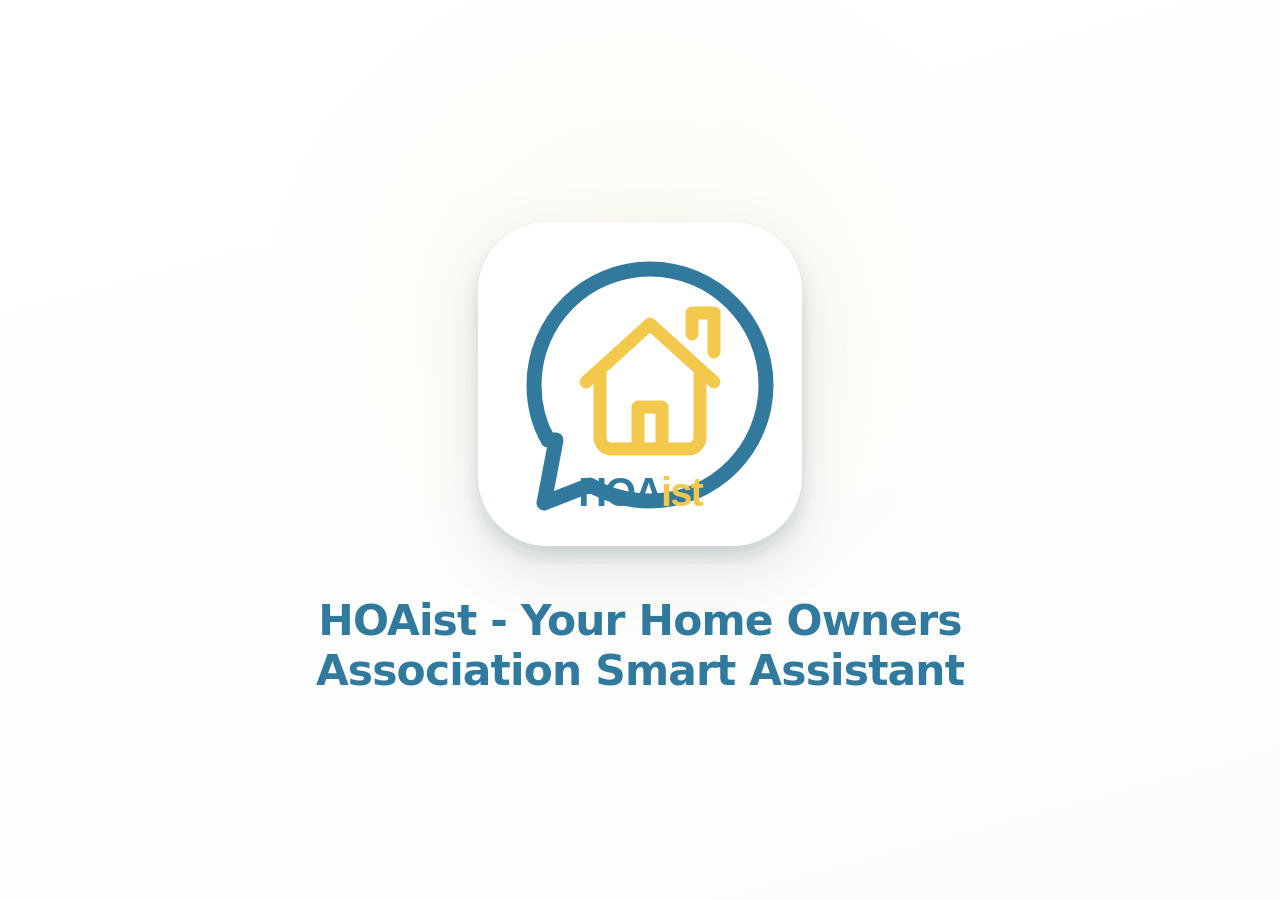
==== index.html @ 3640e011 "Create public HOAist landing page for hoaist.com" ====
<!doctype html>
<html lang="en">
  <head>
    <meta charset="UTF-8" />
    <meta name="viewport" content="width=device-width, initial-scale=1" />
    <title>HOAist - Your Home Owners Association Smart Assistant</title>
    <meta name="description" content="HOAist - Your Home Owners Association Smart Assistant" />
    <link rel="icon" href="./assets/favicon.svg" type="image/svg+xml" />
    <link rel="stylesheet" href="./styles.css" />
  </head>
  <body>
    <main class="hero" aria-labelledby="site-title">
      <img class="logo" src="./assets/hoaist-mark.svg" alt="HOAist logo" width="360" height="360" />
      <h1 id="site-title">HOAist - Your Home Owners Association Smart Assistant</h1>
    </main>
  </body>
</html>
---- styles.css ----
:root {
  --hoaist-blue: #317a9d;
  --hoaist-gold: #f2c94c;
  --ink: #153445;
  --background: #fbfdfd;
}

* { box-sizing: border-box; }

html, body { min-height: 100%; margin: 0; }

body {
  min-height: 100vh;
  display: grid;
  place-items: center;
  padding: 2rem;
  color: var(--ink);
  background:
    radial-gradient(circle at 50% 35%, rgba(242, 201, 76, 0.08), transparent 24rem),
    linear-gradient(165deg, #fff 0%, var(--background) 100%);
  font-family: Inter, ui-sans-serif, system-ui, -apple-system, BlinkMacSystemFont, "Segoe UI", sans-serif;
  text-rendering: optimizeLegibility;
}

.hero {
  width: min(100%, 62rem);
  display: grid;
  justify-items: center;
  gap: clamp(1.25rem, 3vw, 2rem);
  text-align: center;
}

.logo {
  width: clamp(13rem, 42vw, 22.5rem);
  height: auto;
  filter: drop-shadow(0 1.25rem 1.7rem rgba(21, 52, 69, 0.12));
  animation: float 6s ease-in-out infinite;
}

h1 {
  max-width: 26ch;
  margin: 0;
  color: var(--hoaist-blue);
  font-size: clamp(1.45rem, 4vw, 2.65rem);
  font-weight: 650;
  letter-spacing: -0.02em;
  line-height: 1.18;
}

@keyframes float {
  0%, 100% { transform: translateY(0); }
  50% { transform: translateY(-0.35rem); }
}

@media (prefers-reduced-motion: reduce) {
  .logo { animation: none; }
}
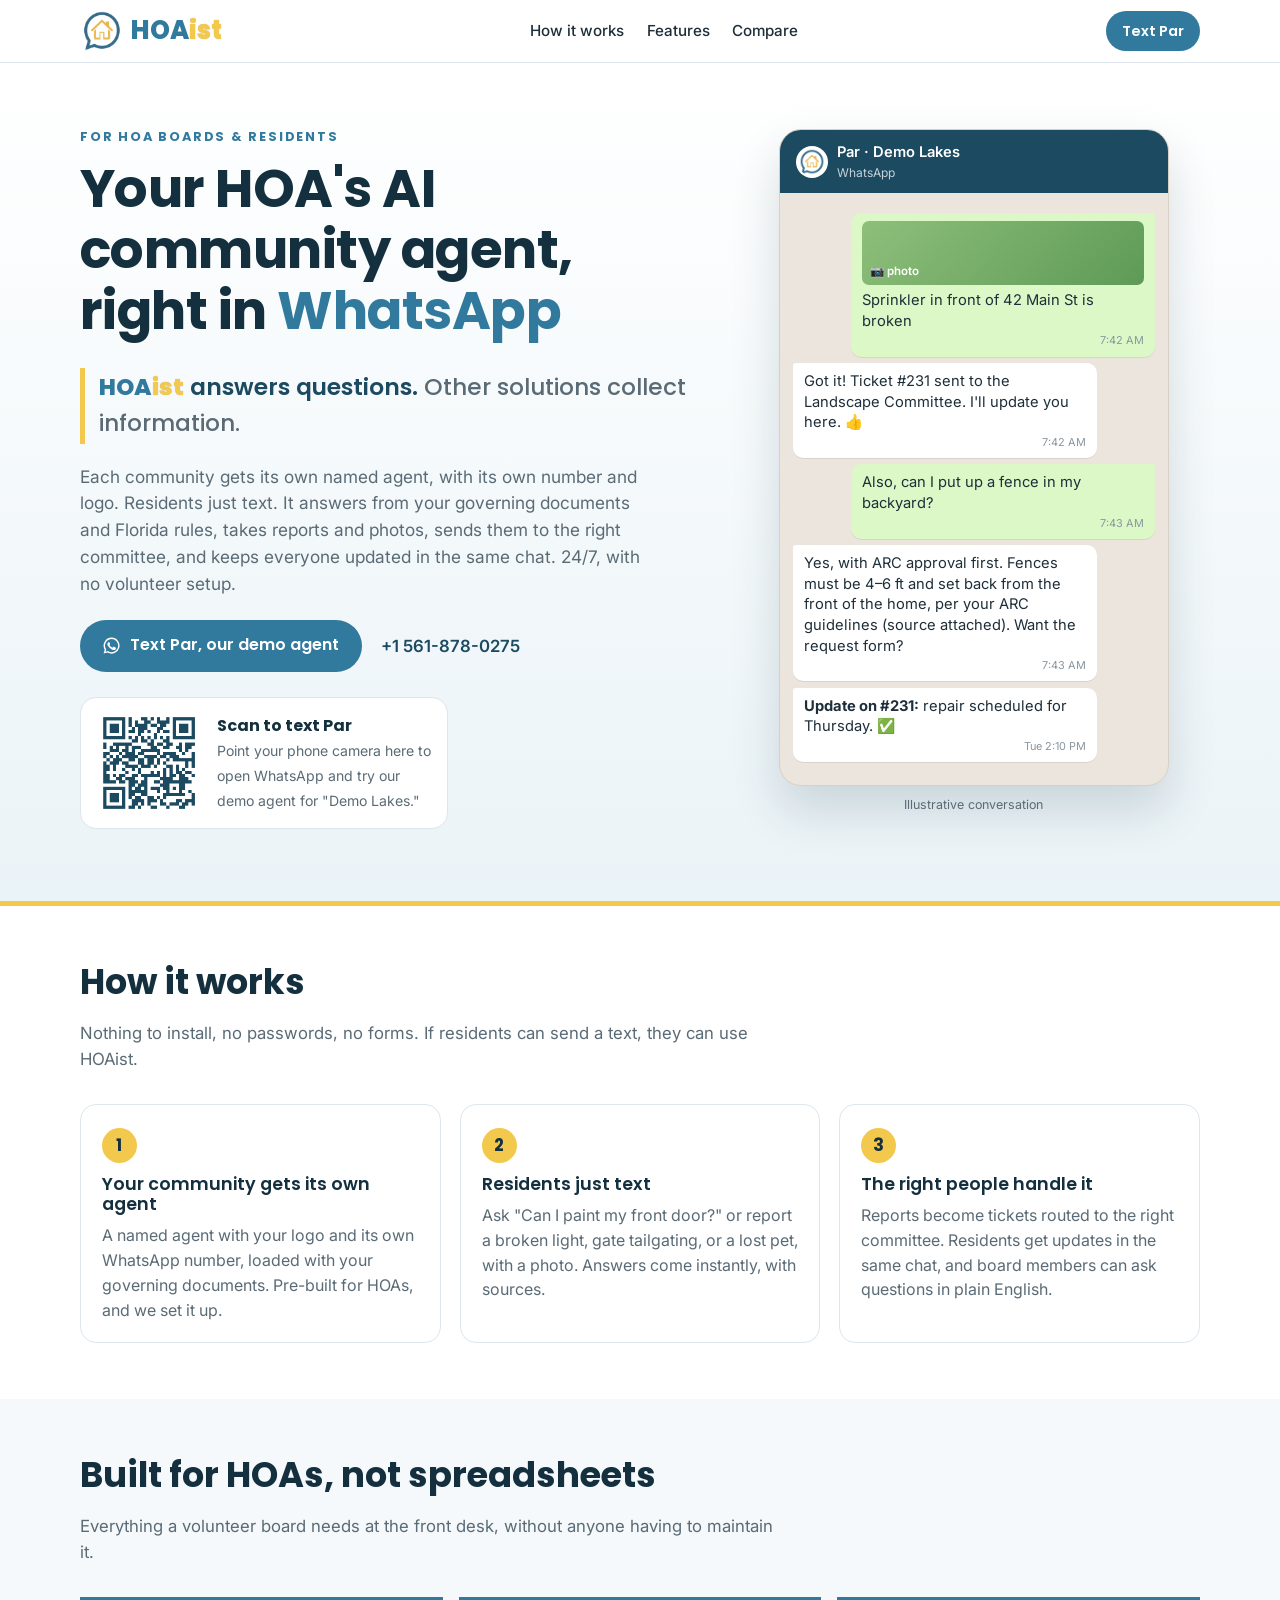
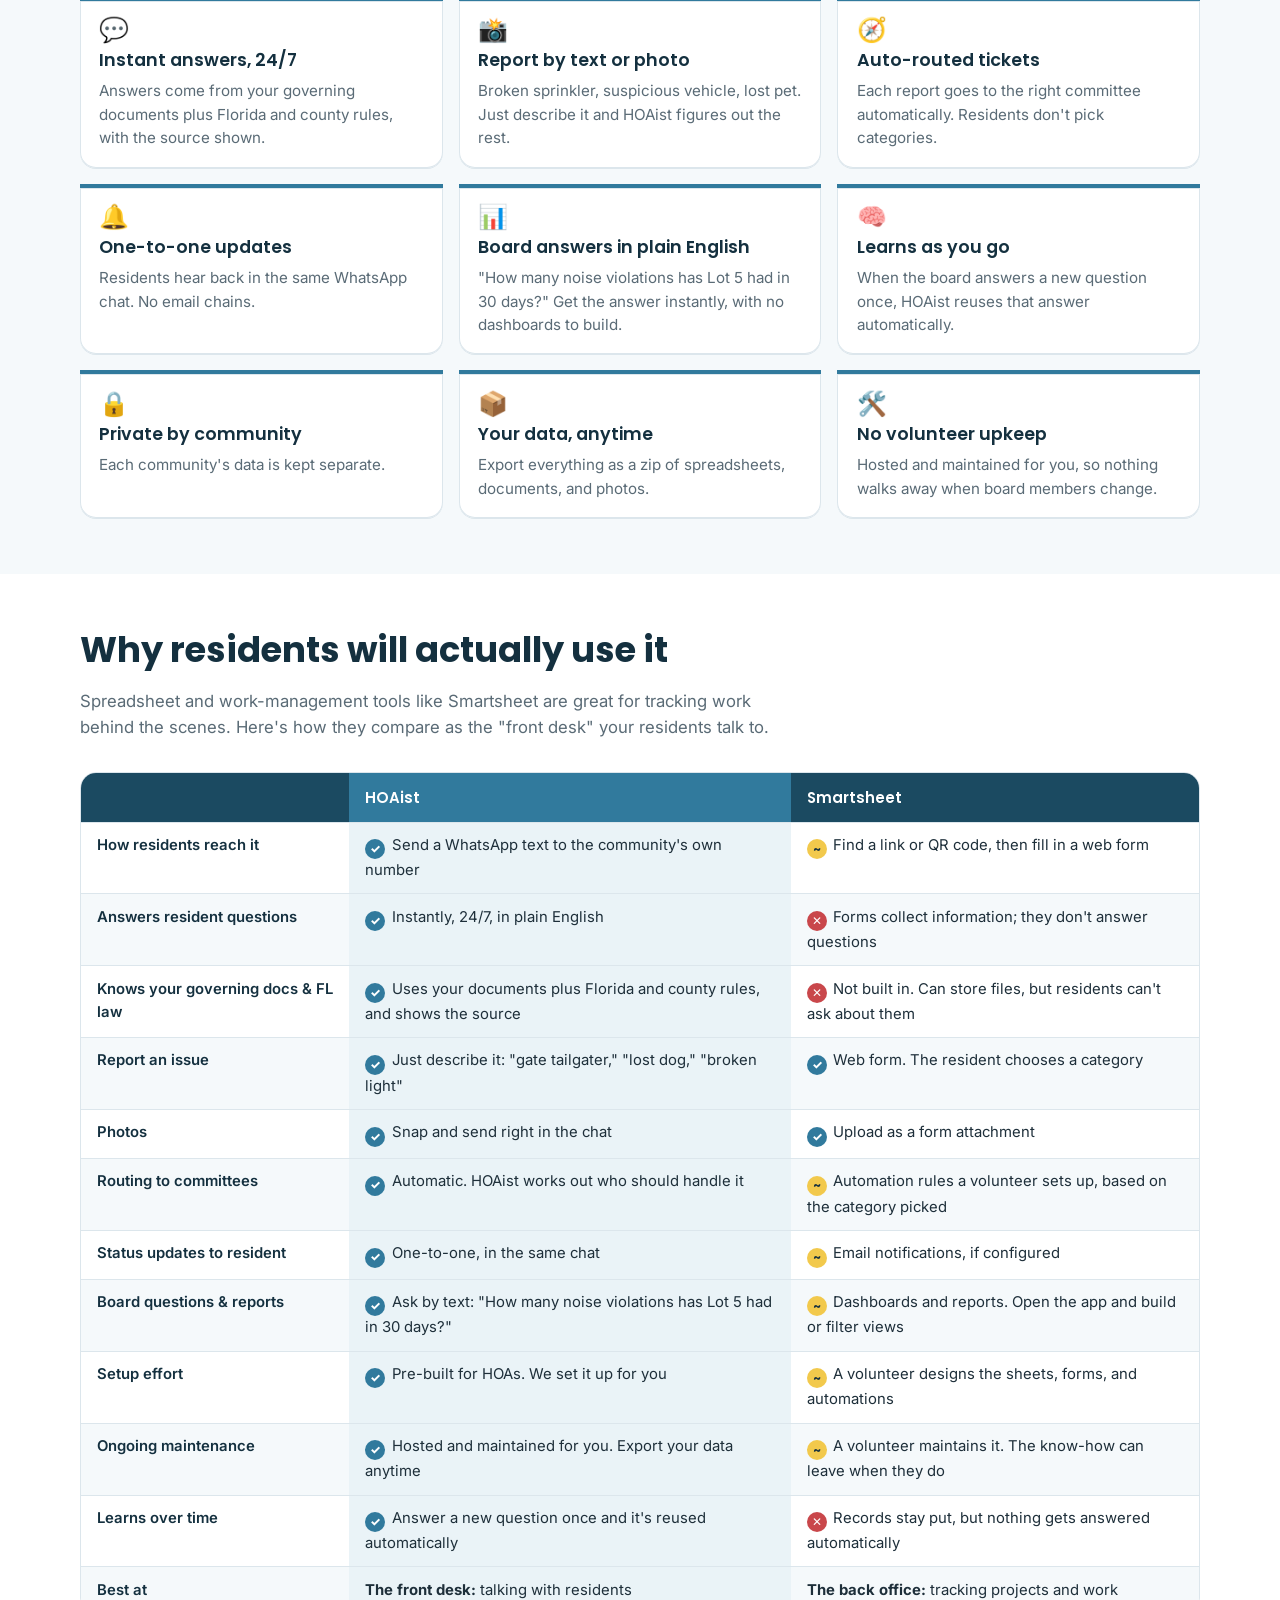
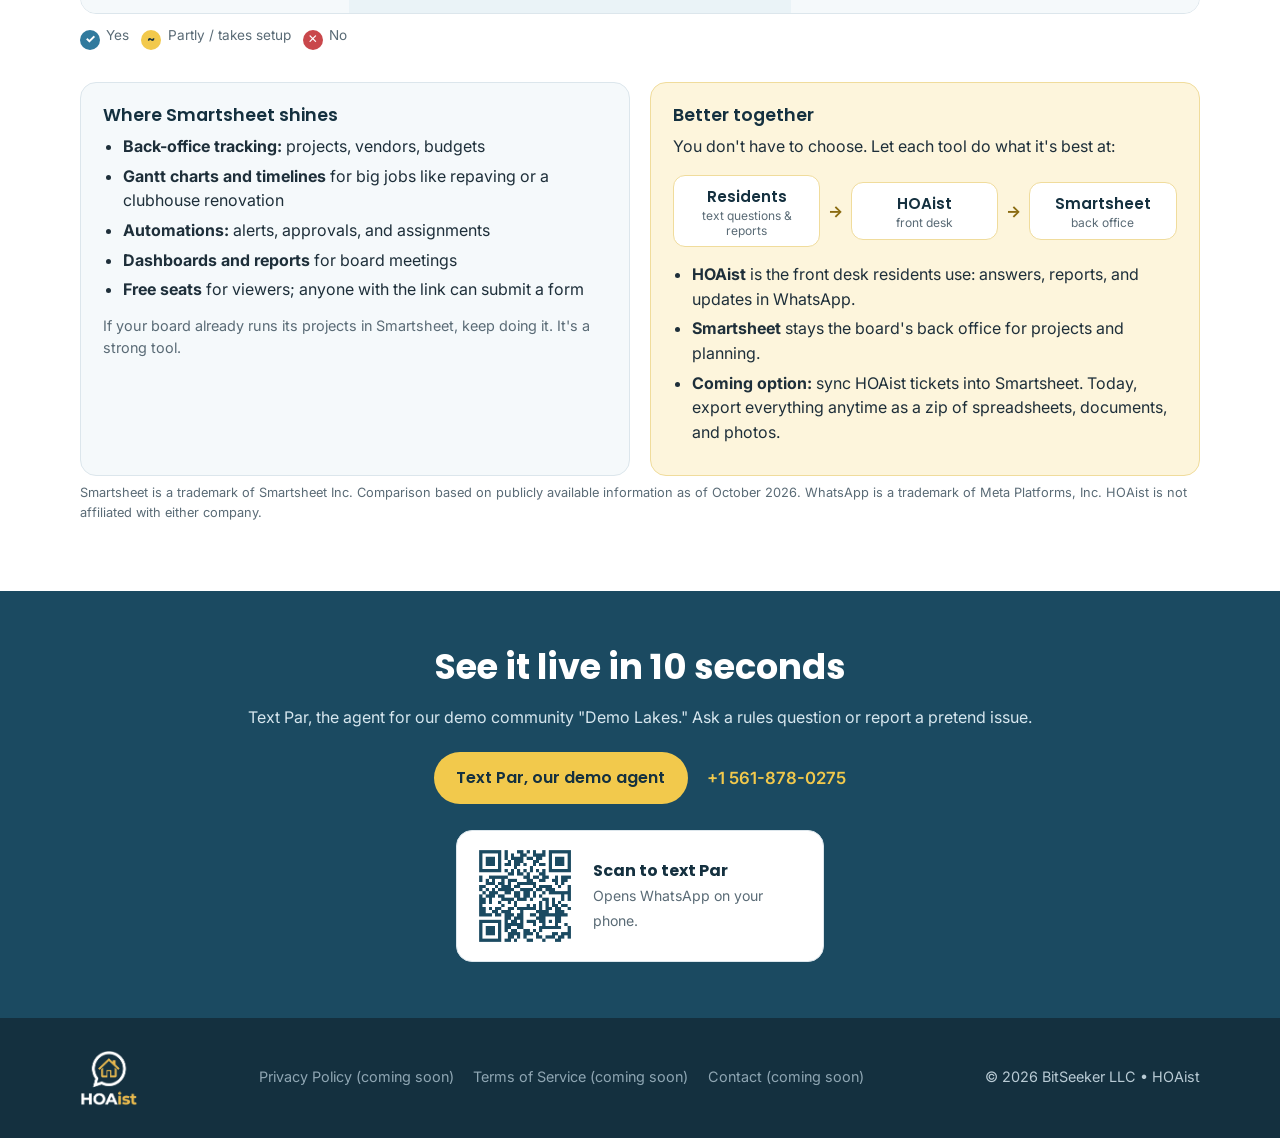
==== commit 282d2b22: "Home page: HOAist one-pager (hero + tagline, QR, how it works, features, comparison, better together" ====
--- a/index.html
+++ b/index.html
@@ -1,17 +1,214 @@
 <!doctype html>
 <html lang="en">
-  <head>
-    <meta charset="UTF-8" />
-    <meta name="viewport" content="width=device-width, initial-scale=1" />
-    <title>HOAist - Your Home Owners Association Smart Assistant</title>
-    <meta name="description" content="HOAist - Your Home Owners Association Smart Assistant" />
-    <link rel="icon" href="./assets/favicon.svg" type="image/svg+xml" />
-    <link rel="stylesheet" href="./styles.css" />
-  </head>
-  <body>
-    <main class="hero" aria-labelledby="site-title">
-      <img class="logo" src="./assets/hoaist-mark.svg" alt="HOAist logo" width="360" height="360" />
-      <h1 id="site-title">HOAist - Your Home Owners Association Smart Assistant</h1>
-    </main>
-  </body>
+<head>
+  <meta charset="utf-8">
+  <meta name="viewport" content="width=device-width, initial-scale=1">
+  <title>HOAist: Your HOA's AI community agent, right in WhatsApp</title>
+  <meta name="description" content="HOAist answers questions. Other solutions collect information. HOAist gives your HOA its own AI community agent in WhatsApp. It answers residents 24/7 from your governing documents, takes issue reports, and routes them to the right committee.">
+  <link rel="canonical" href="https://hoaist.com/">
+  <meta name="theme-color" content="#317A9D">
+  <meta name="robots" content="index,follow">
+
+  <meta property="og:type" content="website">
+  <meta property="og:site_name" content="HOAist">
+  <meta property="og:url" content="https://hoaist.com/">
+  <meta property="og:title" content="HOAist: Your HOA's AI community agent, right in WhatsApp">
+  <meta property="og:description" content="HOAist answers questions. Other solutions collect information. Residents just text. HOAist answers from your documents, routes reports to committees, and keeps everyone updated.">
+  <meta property="og:image" content="https://hoaist.com/assets/og-image.png">
+  <meta property="og:image:width" content="1200">
+  <meta property="og:image:height" content="630">
+  <meta property="og:image:alt" content="HOAist logo with the tagline: HOAist answers questions. Other solutions collect information.">
+  <meta name="twitter:card" content="summary_large_image">
+  <meta name="twitter:title" content="HOAist: Your HOA's AI community agent, right in WhatsApp">
+  <meta name="twitter:description" content="HOAist answers questions. Other solutions collect information.">
+  <meta name="twitter:image" content="https://hoaist.com/assets/og-image.png">
+
+  <link rel="icon" href="/assets/favicon.ico" sizes="any">
+  <link rel="icon" href="/assets/favicon-32.png" type="image/png" sizes="32x32">
+  <link rel="apple-touch-icon" href="/assets/apple-touch-icon.png">
+  <link rel="manifest" href="/site.webmanifest">
+
+  <link rel="preconnect" href="https://fonts.googleapis.com">
+  <link rel="preconnect" href="https://fonts.gstatic.com" crossorigin>
+  <link href="https://fonts.googleapis.com/css2?family=Inter:wght@400;500;600;700&family=Poppins:wght@500;600;700;800&display=swap" rel="stylesheet">
+  <link rel="stylesheet" href="/assets/site.css">
+
+  <script type="application/ld+json">
+  {"@context":"https://schema.org","@type":"Organization","name":"HOAist","url":"https://hoaist.com/","logo":"https://hoaist.com/assets/hoaist-logo.png","slogan":"HOAist answers questions. Other solutions collect information.","parentOrganization":{"@type":"Organization","name":"BitSeeker LLC"}}
+  </script>
+</head>
+<body>
+<a class="skip" href="#main">Skip to content</a>
+
+<header class="site-head">
+  <div class="wrap">
+    <a class="logo" href="/" aria-label="HOAist home"><img src="/assets/hoaist-mark-512.png" alt="" width="44" height="44"><span class="wm brandfont"><b>HOA</b><i>ist</i></span></a>
+    <nav aria-label="Main">
+      <a href="#how">How it works</a>
+      <a href="#features">Features</a>
+      <a href="#compare">Compare</a>
+    </nav>
+    <a class="btn btn-primary btn-sm" href="https://wa.me/15618780275?text=Hi%20Par" rel="noopener">Text Par</a>
+  </div>
+</header>
+
+<main id="main">
+  <!-- HERO -->
+  <section class="hero">
+    <div class="wrap">
+      <div>
+        <div class="eyebrow">For HOA boards &amp; residents</div>
+        <h1>Your HOA's AI community agent, right in <span class="wa">WhatsApp</span></h1>
+        <p class="tagline"><span class="wm"><b>HOA</b><i>ist</i></span> answers questions. <em>Other solutions collect information.</em></p>
+        <p class="lead">Each community gets its own named agent, with its own number and logo. Residents just text. It answers from your governing documents and Florida rules, takes reports and photos, sends them to the right committee, and keeps everyone updated in the same chat. 24/7, with no volunteer setup.</p>
+        <div class="cta-row">
+          <a class="btn btn-primary" href="https://wa.me/15618780275?text=Hi%20Par" rel="noopener">
+            <svg viewBox="0 0 24 24" fill="currentColor" aria-hidden="true"><path d="M12 2a10 10 0 0 0-8.6 15.1L2 22l5-1.3A10 10 0 1 0 12 2Zm0 18.2a8.2 8.2 0 0 1-4.2-1.2l-.3-.2-3 .8.8-2.9-.2-.3A8.2 8.2 0 1 1 12 20.2Zm4.5-6.1c-.2-.1-1.5-.7-1.7-.8s-.4-.1-.6.1-.7.8-.8 1-.3.2-.5.1a6.7 6.7 0 0 1-3.4-2.9c-.3-.4.3-.4.7-1.3.1-.2 0-.3 0-.4l-.8-1.8c-.2-.5-.4-.4-.6-.4h-.5a1 1 0 0 0-.7.3 3 3 0 0 0-.9 2.2 5.2 5.2 0 0 0 1.1 2.7 11.8 11.8 0 0 0 4.5 4c1.7.7 2.3.8 3.2.6a2.7 2.7 0 0 0 1.8-1.2 2.2 2.2 0 0 0 .1-1.2c0-.1-.2-.2-.4-.3Z"/></svg>
+            Text Par, our demo agent
+          </a>
+          <a class="phone" href="https://wa.me/15618780275?text=Hi%20Par" rel="noopener">+1 561-878-0275</a>
+        </div>
+        <div class="qr">
+          <img src="/assets/qr-text-par.png" alt="QR code that opens WhatsApp to text Par at +1 561-878-0275" width="104" height="104">
+          <div><strong>Scan to text Par</strong><span>Point your phone camera here to open WhatsApp and try our demo agent for "Demo Lakes."</span></div>
+        </div>
+      </div>
+
+      <div>
+        <div class="chat" role="img" aria-label="Example WhatsApp conversation with Par, the Demo Lakes community agent">
+          <div class="hdr"><img src="/assets/hoaist-mark-512.png" alt=""><div>Par · Demo Lakes<small>WhatsApp</small></div></div>
+          <div class="body">
+            <div class="b me"><span class="photo"></span>Sprinkler in front of 42 Main St is broken<span class="t">7:42 AM</span></div>
+            <div class="b par">Got it! Ticket #231 sent to the Landscape Committee. I'll update you here. 👍<span class="t">7:42 AM</span></div>
+            <div class="b me">Also, can I put up a fence in my backyard?<span class="t">7:43 AM</span></div>
+            <div class="b par">Yes, with ARC approval first. Fences must be 4–6 ft and set back from the front of the home, per your ARC guidelines (source attached). Want the request form?<span class="t">7:43 AM</span></div>
+            <div class="b par"><b>Update on #231:</b> repair scheduled for Thursday. ✅<span class="t">Tue 2:10 PM</span></div>
+          </div>
+        </div>
+        <p class="caption">Illustrative conversation</p>
+      </div>
+    </div>
+  </section>
+
+  <!-- HOW IT WORKS -->
+  <section id="how">
+    <div class="wrap">
+      <div class="sec-intro">
+        <h2>How it works</h2>
+        <p>Nothing to install, no passwords, no forms. If residents can send a text, they can use HOAist.</p>
+      </div>
+      <ol class="steps">
+        <li><h3>Your community gets its own agent</h3><p>A named agent with your logo and its own WhatsApp number, loaded with your governing documents. Pre-built for HOAs, and we set it up.</p></li>
+        <li><h3>Residents just text</h3><p>Ask "Can I paint my front door?" or report a broken light, gate tailgating, or a lost pet, with a photo. Answers come instantly, with sources.</p></li>
+        <li><h3>The right people handle it</h3><p>Reports become tickets routed to the right committee. Residents get updates in the same chat, and board members can ask questions in plain English.</p></li>
+      </ol>
+    </div>
+  </section>
+
+  <!-- FEATURES -->
+  <section id="features" class="alt">
+    <div class="wrap">
+      <div class="sec-intro">
+        <h2>Built for HOAs, not spreadsheets</h2>
+        <p>Everything a volunteer board needs at the front desk, without anyone having to maintain it.</p>
+      </div>
+      <div class="features">
+        <div class="feat"><div class="ico">💬</div><h3>Instant answers, 24/7</h3><p>Answers come from your governing documents plus Florida and county rules, with the source shown.</p></div>
+        <div class="feat"><div class="ico">📸</div><h3>Report by text or photo</h3><p>Broken sprinkler, suspicious vehicle, lost pet. Just describe it and HOAist figures out the rest.</p></div>
+        <div class="feat"><div class="ico">🧭</div><h3>Auto-routed tickets</h3><p>Each report goes to the right committee automatically. Residents don't pick categories.</p></div>
+        <div class="feat"><div class="ico">🔔</div><h3>One-to-one updates</h3><p>Residents hear back in the same WhatsApp chat. No email chains.</p></div>
+        <div class="feat"><div class="ico">📊</div><h3>Board answers in plain English</h3><p>"How many noise violations has Lot 5 had in 30 days?" Get the answer instantly, with no dashboards to build.</p></div>
+        <div class="feat"><div class="ico">🧠</div><h3>Learns as you go</h3><p>When the board answers a new question once, HOAist reuses that answer automatically.</p></div>
+        <div class="feat"><div class="ico">🔒</div><h3>Private by community</h3><p>Each community's data is kept separate.</p></div>
+        <div class="feat"><div class="ico">📦</div><h3>Your data, anytime</h3><p>Export everything as a zip of spreadsheets, documents, and photos.</p></div>
+        <div class="feat"><div class="ico">🛠️</div><h3>No volunteer upkeep</h3><p>Hosted and maintained for you, so nothing walks away when board members change.</p></div>
+      </div>
+    </div>
+  </section>
+
+  <!-- COMPARE -->
+  <section id="compare">
+    <div class="wrap">
+      <div class="sec-intro">
+        <h2>Why residents will actually use it</h2>
+        <p>Spreadsheet and work-management tools like Smartsheet are great for tracking work behind the scenes. Here's how they compare as the "front desk" your residents talk to.</p>
+      </div>
+      <div class="tbl-wrap">
+        <table>
+          <thead><tr><th scope="col"><span class="skip">Feature</span></th><th scope="col" class="h">HOAist</th><th scope="col">Smartsheet</th></tr></thead>
+          <tbody>
+            <tr><td class="f">How residents reach it</td><td class="ho" data-label="HOAist"><i class="m y">✓</i>Send a WhatsApp text to the community's own number</td><td data-label="Smartsheet"><i class="m p">~</i>Find a link or QR code, then fill in a web form</td></tr>
+            <tr><td class="f">Answers resident questions</td><td class="ho" data-label="HOAist"><i class="m y">✓</i>Instantly, 24/7, in plain English</td><td data-label="Smartsheet"><i class="m n">✕</i>Forms collect information; they don't answer questions</td></tr>
+            <tr><td class="f">Knows your governing docs &amp; FL law</td><td class="ho" data-label="HOAist"><i class="m y">✓</i>Uses your documents plus Florida and county rules, and shows the source</td><td data-label="Smartsheet"><i class="m n">✕</i>Not built in. Can store files, but residents can't ask about them</td></tr>
+            <tr><td class="f">Report an issue</td><td class="ho" data-label="HOAist"><i class="m y">✓</i>Just describe it: "gate tailgater," "lost dog," "broken light"</td><td data-label="Smartsheet"><i class="m y">✓</i>Web form. The resident chooses a category</td></tr>
+            <tr><td class="f">Photos</td><td class="ho" data-label="HOAist"><i class="m y">✓</i>Snap and send right in the chat</td><td data-label="Smartsheet"><i class="m y">✓</i>Upload as a form attachment</td></tr>
+            <tr><td class="f">Routing to committees</td><td class="ho" data-label="HOAist"><i class="m y">✓</i>Automatic. HOAist works out who should handle it</td><td data-label="Smartsheet"><i class="m p">~</i>Automation rules a volunteer sets up, based on the category picked</td></tr>
+            <tr><td class="f">Status updates to resident</td><td class="ho" data-label="HOAist"><i class="m y">✓</i>One-to-one, in the same chat</td><td data-label="Smartsheet"><i class="m p">~</i>Email notifications, if configured</td></tr>
+            <tr><td class="f">Board questions &amp; reports</td><td class="ho" data-label="HOAist"><i class="m y">✓</i>Ask by text: "How many noise violations has Lot 5 had in 30 days?"</td><td data-label="Smartsheet"><i class="m p">~</i>Dashboards and reports. Open the app and build or filter views</td></tr>
+            <tr><td class="f">Setup effort</td><td class="ho" data-label="HOAist"><i class="m y">✓</i>Pre-built for HOAs. We set it up for you</td><td data-label="Smartsheet"><i class="m p">~</i>A volunteer designs the sheets, forms, and automations</td></tr>
+            <tr><td class="f">Ongoing maintenance</td><td class="ho" data-label="HOAist"><i class="m y">✓</i>Hosted and maintained for you. Export your data anytime</td><td data-label="Smartsheet"><i class="m p">~</i>A volunteer maintains it. The know-how can leave when they do</td></tr>
+            <tr><td class="f">Learns over time</td><td class="ho" data-label="HOAist"><i class="m y">✓</i>Answer a new question once and it's reused automatically</td><td data-label="Smartsheet"><i class="m n">✕</i>Records stay put, but nothing gets answered automatically</td></tr>
+            <tr><td class="f">Best at</td><td class="ho" data-label="HOAist"><b>The front desk:</b> talking with residents</td><td data-label="Smartsheet"><b>The back office:</b> tracking projects and work</td></tr>
+          </tbody>
+        </table>
+      </div>
+      <p class="legend"><i class="m y">✓</i>Yes &nbsp; <i class="m p">~</i>Partly / takes setup &nbsp; <i class="m n">✕</i>No</p>
+
+      <div class="boxes">
+        <div class="box">
+          <h3>Where Smartsheet shines</h3>
+          <ul>
+            <li><b>Back-office tracking:</b> projects, vendors, budgets</li>
+            <li><b>Gantt charts and timelines</b> for big jobs like repaving or a clubhouse renovation</li>
+            <li><b>Automations:</b> alerts, approvals, and assignments</li>
+            <li><b>Dashboards and reports</b> for board meetings</li>
+            <li><b>Free seats</b> for viewers; anyone with the link can submit a form</li>
+          </ul>
+          <p class="note">If your board already runs its projects in Smartsheet, keep doing it. It's a strong tool.</p>
+        </div>
+        <div class="box together">
+          <h3>Better together</h3>
+          <p>You don't have to choose. Let each tool do what it's best at:</p>
+          <div class="flow" aria-hidden="true"><div>Residents<small>text questions &amp; reports</small></div><span>→</span><div>HOAist<small>front desk</small></div><span>→</span><div>Smartsheet<small>back office</small></div></div>
+          <ul>
+            <li><b>HOAist</b> is the front desk residents use: answers, reports, and updates in WhatsApp.</li>
+            <li><b>Smartsheet</b> stays the board's back office for projects and planning.</li>
+            <li><b>Coming option:</b> sync HOAist tickets into Smartsheet. Today, export everything anytime as a zip of spreadsheets, documents, and photos.</li>
+          </ul>
+        </div>
+      </div>
+      <p class="fine">Smartsheet is a trademark of Smartsheet Inc. Comparison based on publicly available information as of October 2026. WhatsApp is a trademark of Meta Platforms, Inc. HOAist is not affiliated with either company.</p>
+    </div>
+  </section>
+
+  <!-- FINAL CTA -->
+  <section class="final">
+    <div class="wrap">
+      <h2>See it live in 10 seconds</h2>
+      <p>Text Par, the agent for our demo community "Demo Lakes." Ask a rules question or report a pretend issue.</p>
+      <div class="cta-row">
+        <a class="btn btn-gold" href="https://wa.me/15618780275?text=Hi%20Par" rel="noopener">Text Par, our demo agent</a>
+        <a class="phone" href="https://wa.me/15618780275?text=Hi%20Par" rel="noopener">+1 561-878-0275</a>
+      </div>
+      <div class="qr">
+        <img src="/assets/qr-text-par.png" alt="QR code that opens WhatsApp to text Par" width="104" height="104">
+        <div><strong>Scan to text Par</strong><span>Opens WhatsApp on your phone.</span></div>
+      </div>
+      <!-- TODO(Chris): add a public contact method (e.g. a hello@hoaist.com address or contact form). Don't use a personal email. -->
+    </div>
+  </section>
+</main>
+
+<footer>
+  <div class="wrap">
+    <img src="/assets/hoaist-logo-reversed.png" alt="HOAist" width="505" height="490">
+    <nav aria-label="Legal">
+      <span class="soon">Privacy Policy (coming soon)</span>
+      <span class="soon">Terms of Service (coming soon)</span>
+      <span class="soon">Contact (coming soon)</span>
+    </nav>
+    <div>© 2026 BitSeeker LLC • HOAist</div>
+  </div>
+</footer>
+</body>
 </html>
--- a/assets/site.css
+++ b/assets/site.css
@@ -0,0 +1,134 @@
+:root{--blue:#317A9D;--navy:#1B4A61;--deep:#14303F;--ink:#1E2F3A;--muted:#5A6B76;--tint:#EAF3F7;--tint2:#F5F9FB;--gold:#F2C94C;--gold-l:#FDF5DC;--gold-b:#F0DC9C;--gold-dk:#8A6A10;--line:#DCE6EC;--red:#C9474B;--wa:#25D366;--r:16px}
+*{box-sizing:border-box}
+html{scroll-behavior:smooth}
+body{margin:0;font-family:Inter,system-ui,-apple-system,"Segoe UI",Roboto,sans-serif;color:var(--ink);line-height:1.55;font-size:16px;background:#fff;-webkit-font-smoothing:antialiased}
+h1,h2,h3,.btn,.brandfont{font-family:Poppins,Montserrat,Inter,sans-serif}
+h1,h2,h3{color:var(--deep);line-height:1.15;margin:0 0 .5em}
+h2{font-size:clamp(1.55rem,4.5vw,2.2rem);font-weight:700}
+h3{font-size:1.1rem;font-weight:600}
+p{margin:0 0 1em}
+a{color:var(--blue)}
+img{max-width:100%;height:auto}
+.wrap{width:min(1120px,100% - 2.5rem);margin-inline:auto}
+.wm b{color:var(--blue);font-weight:800}.wm i{color:var(--gold);font-style:normal;font-weight:800;text-shadow:0 0 1px rgba(138,106,16,.5)}
+.skip{position:absolute;left:-999px}.skip:focus{left:1rem;top:1rem;background:#fff;padding:.5rem 1rem;z-index:10}
+
+/* header */
+.site-head{position:sticky;top:0;z-index:5;background:rgba(255,255,255,.94);backdrop-filter:blur(8px);border-bottom:1px solid var(--line)}
+.site-head .wrap{display:flex;align-items:center;justify-content:space-between;gap:1rem;padding:.55rem 0}
+.site-head .logo{display:flex;align-items:center;gap:.45rem;text-decoration:none;font-size:1.6rem;line-height:1}
+.site-head .logo img{height:44px;width:44px;display:block}
+.site-head nav{display:none;gap:1.4rem;font-weight:500;font-size:.95rem}
+.site-head nav a{color:var(--ink);text-decoration:none}.site-head nav a:hover{color:var(--blue)}
+.btn{display:inline-flex;align-items:center;justify-content:center;gap:.55rem;font-weight:600;text-decoration:none;border-radius:999px;padding:.85rem 1.4rem;font-size:1rem;transition:transform .15s,box-shadow .15s}
+.btn:hover{transform:translateY(-1px);box-shadow:0 8px 20px rgba(27,74,97,.18)}
+.btn-primary{background:var(--blue);color:#fff}
+.btn-gold{background:var(--gold);color:var(--deep)}
+.btn-sm{padding:.55rem 1rem;font-size:.9rem}
+.btn svg{width:1.2em;height:1.2em;flex:none}
+
+/* hero */
+.hero{background:linear-gradient(180deg,#fff 0%,var(--tint) 100%);border-bottom:5px solid var(--gold);padding:2.5rem 0 3rem}
+.hero .wrap{display:grid;gap:2.5rem;align-items:center}
+.eyebrow{font-family:Poppins,sans-serif;font-size:.8rem;font-weight:700;letter-spacing:.14em;text-transform:uppercase;color:var(--blue);margin-bottom:.8rem}
+.hero h1{font-size:clamp(2rem,7vw,3.3rem);font-weight:700;letter-spacing:-.01em}
+.hero h1 .wa{color:var(--blue)}
+.tagline{font-family:Poppins,sans-serif;font-weight:600;font-size:clamp(1.15rem,3.4vw,1.45rem);color:var(--navy);border-left:5px solid var(--gold);padding:.15rem 0 .15rem .9rem;margin:1.1rem 0 1.2rem}
+.tagline em{font-style:normal;color:var(--muted);font-weight:500}
+.lead{font-size:1.08rem;color:var(--muted);max-width:36rem}
+.cta-row{display:flex;flex-wrap:wrap;gap:.8rem 1.2rem;align-items:center;margin-top:1.4rem}
+.phone{font-weight:600;color:var(--navy);text-decoration:none;font-size:1.05rem}
+.qr{display:flex;gap:1rem;align-items:center;margin-top:1.6rem;background:#fff;border:1px solid var(--line);border-radius:var(--r);padding:.8rem 1rem;max-width:23rem}
+.qr img{width:104px;height:104px;flex:none}
+.qr strong{display:block;font-family:Poppins,sans-serif;color:var(--deep)}
+.qr span{font-size:.88rem;color:var(--muted)}
+
+/* chat */
+.chat{background:#ECE5DD;border-radius:22px;border:1px solid #D9D0C5;max-width:390px;width:100%;margin-inline:auto;overflow:hidden;box-shadow:0 24px 48px rgba(20,48,63,.16);font-size:.92rem}
+.chat .hdr{display:flex;align-items:center;gap:.6rem;background:var(--navy);color:#fff;padding:.7rem 1rem;font-weight:600}
+.chat .hdr img{width:32px;height:32px;border-radius:50%;background:#fff;padding:2px}
+.chat .hdr small{display:block;font-weight:400;opacity:.75;font-size:.75rem}
+.chat .body{padding:.8rem .8rem 1rem}
+.b{max-width:84%;padding:.5rem .7rem;border-radius:10px;margin:.4rem 0;box-shadow:0 1px 0 rgba(0,0,0,.08);line-height:1.4}
+.b.me{background:#DCF8C6;margin-left:auto;border-top-right-radius:3px}
+.b.par{background:#fff;border-top-left-radius:3px}
+.b .t{display:block;text-align:right;font-size:.68rem;color:#8a969f;margin-top:2px}
+.photo{display:block;height:64px;border-radius:7px;margin-bottom:.35rem;background:linear-gradient(135deg,#8DBF7A,#5E9A57);position:relative}
+.photo::after{content:"📷 photo";position:absolute;left:.5rem;bottom:.35rem;color:#fff;font-size:.72rem;font-weight:600}
+.caption{text-align:center;font-size:.78rem;color:var(--muted);margin-top:.6rem}
+
+/* sections */
+section{padding:3.5rem 0}
+.sec-intro{max-width:44rem;margin-bottom:2rem}
+.sec-intro p{color:var(--muted);font-size:1.05rem}
+.alt{background:var(--tint2)}
+.steps{display:grid;gap:1.2rem;counter-reset:s;list-style:none;padding:0;margin:0}
+.steps li{background:#fff;border:1px solid var(--line);border-radius:var(--r);padding:1.4rem 1.3rem 1.2rem;position:relative}
+.steps li::before{counter-increment:s;content:counter(s);display:inline-grid;place-items:center;width:2.2rem;height:2.2rem;border-radius:50%;background:var(--gold);color:var(--deep);font:700 1.05rem Poppins,sans-serif;margin-bottom:.7rem}
+.steps p{color:var(--muted);margin:0}
+.features{display:grid;gap:1rem}
+.feat{border-top:4px solid var(--blue);background:#fff;border-radius:0 0 var(--r) var(--r);padding:1.1rem 1.2rem;box-shadow:0 1px 0 var(--line),0 0 0 1px var(--line) inset}
+.feat .ico{font-size:1.5rem;line-height:1;margin-bottom:.5rem}
+.feat p{color:var(--muted);margin:0;font-size:.95rem}
+
+/* table */
+.tbl-wrap{overflow-x:auto;border:1px solid var(--line);border-radius:var(--r);background:#fff;-webkit-overflow-scrolling:touch}
+table{width:100%;min-width:640px;border-collapse:collapse;font-size:.93rem}
+th{font-family:Poppins,sans-serif;text-align:left;padding:.8rem 1rem;color:#fff;background:var(--navy);font-weight:600}
+th.h{background:var(--blue)}
+td{padding:.7rem 1rem;border-top:1px solid var(--line);vertical-align:top}
+td.f{font-weight:600;color:var(--deep);width:24%}
+td.ho{background:var(--tint)}
+tr:nth-child(even) td:not(.ho){background:var(--tint2)}
+.m{display:inline-grid;place-items:center;width:1.25rem;height:1.25rem;border-radius:50%;color:#fff;font-weight:800;font-size:.75rem;margin-right:.4rem;vertical-align:-.2rem;font-style:normal}
+.y{background:var(--blue)}.p{background:var(--gold);color:var(--deep)}.n{background:var(--red)}
+.legend{font-size:.85rem;color:var(--muted);margin-top:.7rem}
+.fine{font-size:.8rem;color:var(--muted);margin-top:.4rem}
+.boxes{display:grid;gap:1.2rem;margin-top:2rem}
+.box{border-radius:var(--r);padding:1.4rem 1.4rem 1.1rem;border:1px solid var(--line);background:var(--tint2)}
+.box.together{background:var(--gold-l);border-color:var(--gold-b)}
+.box ul{padding-left:1.2rem;margin:.4rem 0 .8rem}.box li{margin:.3rem 0}
+.box .note{font-size:.9rem;color:var(--muted)}
+.flow{display:flex;align-items:center;gap:.5rem;margin:.9rem 0}
+.flow div{flex:1;background:#fff;border:1px solid var(--gold-b);border-radius:12px;padding:.55rem .4rem;text-align:center;font:600 .95rem Poppins,sans-serif;color:var(--deep)}
+.flow div small{display:block;font:400 .75rem Inter,sans-serif;color:var(--muted)}
+.flow span{color:var(--gold-dk);font-weight:700}
+
+/* final CTA + footer */
+.final{background:var(--navy);color:#fff;text-align:center;padding:3.5rem 0}
+.final h2{color:#fff}
+.final p{color:#D6E6EE}
+.final .phone{color:var(--gold)}
+.final .cta-row{justify-content:center}
+.final .qr{margin:1.6rem auto 0;text-align:left}
+footer{background:var(--deep);color:#B9CBD5;font-size:.9rem;padding:2rem 0}
+footer .wrap{display:flex;flex-direction:column;gap:1rem;align-items:flex-start}
+footer img{height:56px;width:auto}
+footer nav{display:flex;flex-wrap:wrap;gap:.4rem 1.2rem}
+footer a{color:#fff}
+footer .soon{color:#8FA6B3}
+footer .tm{font-size:.78rem;color:#8FA6B3}
+
+@media (max-width:719px){
+  .tbl-wrap{border:0;background:none;overflow:visible}
+  table,thead,tbody,tr,td{display:block;min-width:0}
+  thead{position:absolute;left:-9999px}
+  tr{background:#fff;border:1px solid var(--line);border-radius:var(--r);margin-bottom:.8rem;overflow:hidden}
+  td{border-top:1px solid var(--line);padding:.6rem .9rem}
+  td.f{width:auto;background:var(--navy)!important;color:#fff;border-top:0;font-family:Poppins,sans-serif}
+  td[data-label]::before{content:attr(data-label);display:block;font:600 .72rem Poppins,sans-serif;letter-spacing:.08em;text-transform:uppercase;color:var(--muted);margin-bottom:.15rem}
+  td.ho::before{color:var(--blue)}
+  tr:nth-child(even) td:not(.ho){background:#fff}
+}
+@media (min-width:720px){
+  .steps,.features{grid-template-columns:repeat(3,1fr)}
+  .boxes{grid-template-columns:1fr 1fr}
+  footer .wrap{flex-direction:row;justify-content:space-between;align-items:center}
+}
+@media (min-width:960px){
+  .site-head nav{display:flex}
+  .hero{padding:4rem 0 4.5rem}
+  .hero .wrap{grid-template-columns:1.15fr .85fr;gap:3.5rem}
+  .features{grid-template-columns:repeat(3,1fr)}
+}
+@media (prefers-reduced-motion:reduce){*{transition:none!important;scroll-behavior:auto!important}}
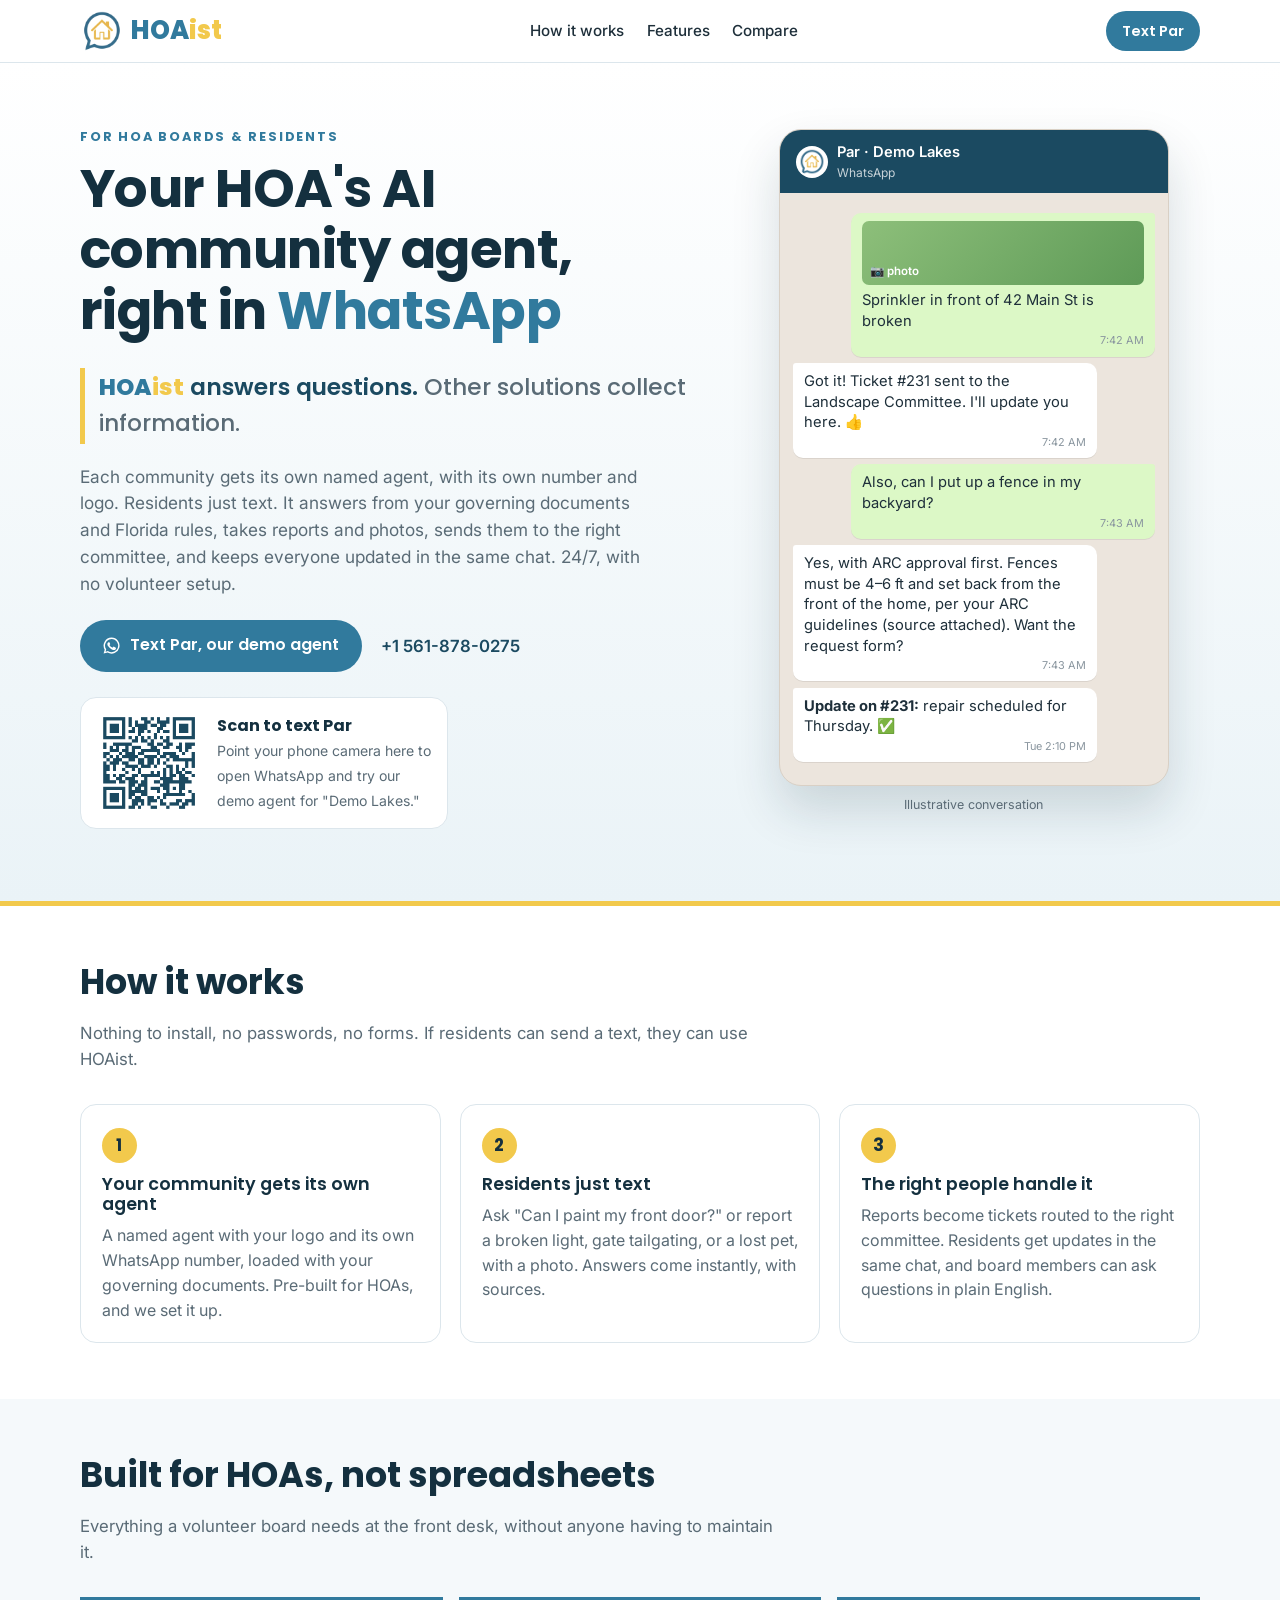
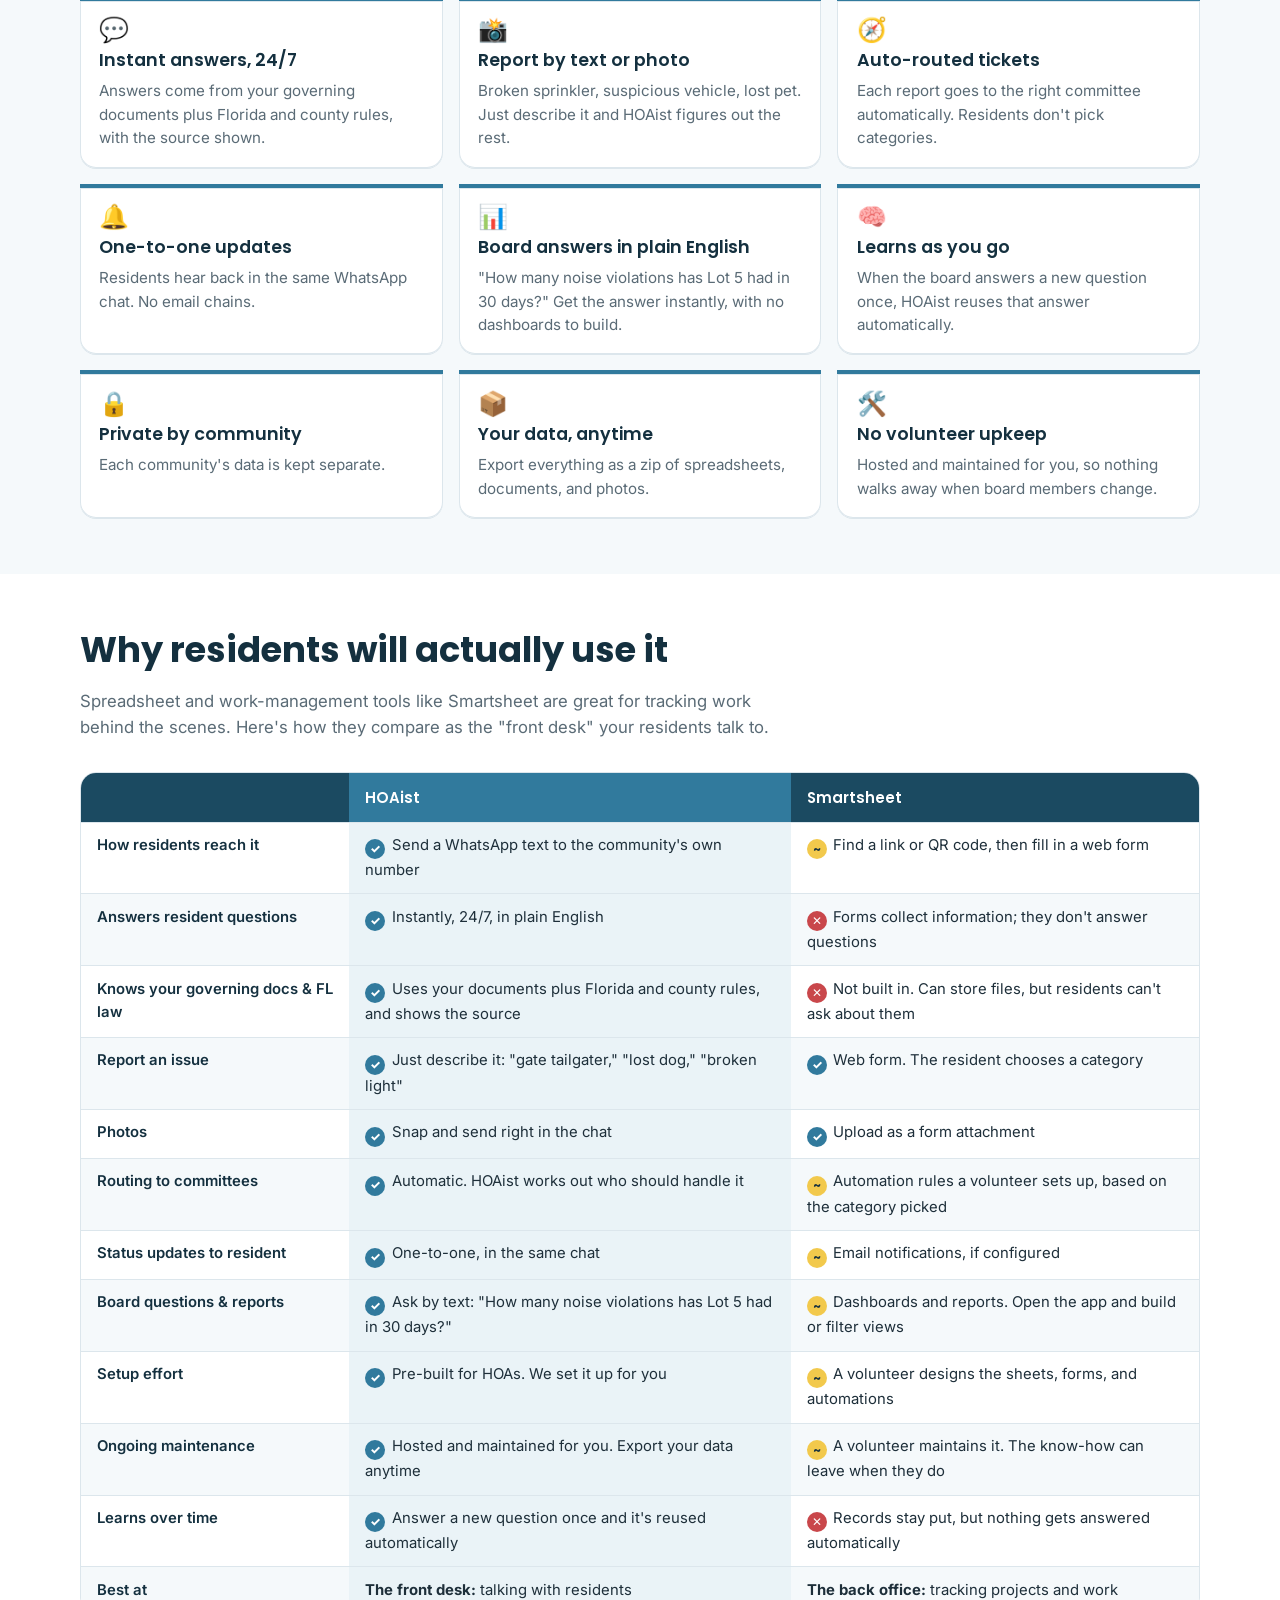
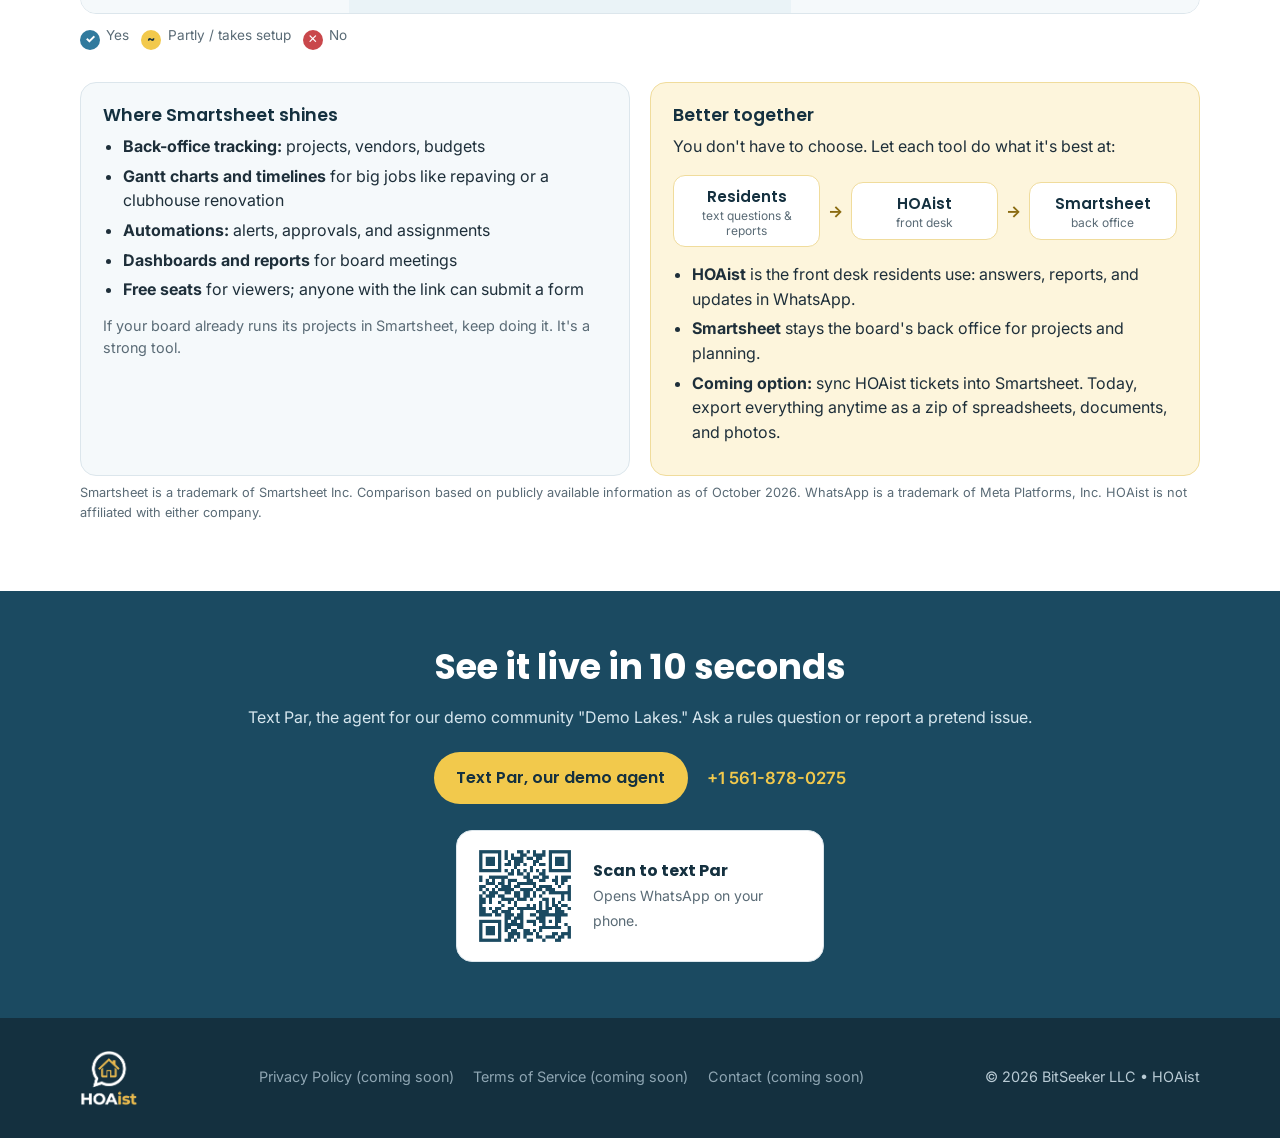
==== commit edfed8e6: "Social previews: OG/Twitter tags first in head, new 1200x630 JPG card (og-image.jpg), square variant" ====
--- a/index.html
+++ b/index.html
@@ -2,40 +2,50 @@
 <html lang="en">
 <head>
   <meta charset="utf-8">
-  <meta name="viewport" content="width=device-width, initial-scale=1">
   <title>HOAist: Your HOA's AI community agent, right in WhatsApp</title>
-  <meta name="description" content="HOAist answers questions. Other solutions collect information. HOAist gives your HOA its own AI community agent in WhatsApp. It answers residents 24/7 from your governing documents, takes issue reports, and routes them to the right committee.">
-  <link rel="canonical" href="https://hoaist.com/">
-  <meta name="theme-color" content="#317A9D">
-  <meta name="robots" content="index,follow">
-
+  <meta name="description" content="HOAist answers questions. Other solutions collect information. Your HOA's own AI community agent in WhatsApp answers residents 24/7 from your governing documents, takes issue reports, and routes them to the right committee.">
+  <meta property="og:title" content="HOAist: Your HOA's AI community agent, right in WhatsApp">
+  <meta property="og:description" content="HOAist answers questions. Other solutions collect information. Residents just text, and HOAist answers 24/7 from your HOA's documents and routes reports to the right committee.">
+  <meta property="og:url" content="https://hoaist.com/">
   <meta property="og:type" content="website">
   <meta property="og:site_name" content="HOAist">
-  <meta property="og:url" content="https://hoaist.com/">
-  <meta property="og:title" content="HOAist: Your HOA's AI community agent, right in WhatsApp">
-  <meta property="og:description" content="HOAist answers questions. Other solutions collect information. Residents just text. HOAist answers from your documents, routes reports to committees, and keeps everyone updated.">
-  <meta property="og:image" content="https://hoaist.com/assets/og-image.png">
+  <meta property="og:locale" content="en_US">
+  <meta property="og:image" content="https://hoaist.com/og-image.jpg">
+  <meta property="og:image:secure_url" content="https://hoaist.com/og-image.jpg">
+  <meta property="og:image:type" content="image/jpeg">
   <meta property="og:image:width" content="1200">
   <meta property="og:image:height" content="630">
-  <meta property="og:image:alt" content="HOAist logo with the tagline: HOAist answers questions. Other solutions collect information.">
+  <meta property="og:image:alt" content="HOAist logo with the headline: Your HOA's AI community agent, right in WhatsApp. HOAist answers questions. Other solutions collect information.">
   <meta name="twitter:card" content="summary_large_image">
   <meta name="twitter:title" content="HOAist: Your HOA's AI community agent, right in WhatsApp">
-  <meta name="twitter:description" content="HOAist answers questions. Other solutions collect information.">
-  <meta name="twitter:image" content="https://hoaist.com/assets/og-image.png">
+  <meta name="twitter:description" content="HOAist answers questions. Other solutions collect information. Residents just text, and HOAist answers 24/7 from your HOA's documents and routes reports to the right committee.">
+  <meta name="twitter:image" content="https://hoaist.com/og-image.jpg">
+  <meta name="twitter:image:alt" content="HOAist logo with the headline: Your HOA's AI community agent, right in WhatsApp. HOAist answers questions. Other solutions collect information.">
+  <link rel="image_src" href="https://hoaist.com/og-image.jpg">
+  <meta name="viewport" content="width=device-width, initial-scale=1">
+  <link rel="canonical" href="https://hoaist.com/">
+  <meta name="robots" content="index,follow,max-image-preview:large">
+  <meta name="keywords" content="HOA, homeowners association, HOA management, HOA software, community agent, AI assistant, WhatsApp, WhatsApp chatbot, HOA board, HOA committee, HOA residents, Florida HOA, condo association, governing documents, community management">
+  <meta name="author" content="BitSeeker LLC">
+  <meta name="publisher" content="BitSeeker LLC">
+  <meta name="application-name" content="HOAist">
+  <meta name="apple-mobile-web-app-title" content="HOAist">
+  <meta name="theme-color" content="#317A9D">
 
   <link rel="icon" href="/assets/favicon.ico" sizes="any">
+  <link rel="icon" href="/assets/favicon.svg" type="image/svg+xml">
   <link rel="icon" href="/assets/favicon-32.png" type="image/png" sizes="32x32">
   <link rel="apple-touch-icon" href="/assets/apple-touch-icon.png">
   <link rel="manifest" href="/site.webmanifest">
+
+  <script type="application/ld+json">
+  {"@context": "https://schema.org", "@graph": [{"@type": "Organization", "@id": "https://hoaist.com/#org", "name": "HOAist", "url": "https://hoaist.com/", "logo": {"@type": "ImageObject", "url": "https://hoaist.com/assets/hoaist-logo.png", "width": 505, "height": 490}, "image": "https://hoaist.com/og-image.jpg", "slogan": "HOAist answers questions. Other solutions collect information.", "parentOrganization": {"@type": "Organization", "name": "BitSeeker LLC"}}, {"@type": "WebSite", "@id": "https://hoaist.com/#website", "url": "https://hoaist.com/", "name": "HOAist", "description": "HOAist answers questions. Other solutions collect information. Your HOA's own AI community agent in WhatsApp answers residents 24/7 from your governing documents, takes issue reports, and routes them to the right committee.", "inLanguage": "en-US", "publisher": {"@id": "https://hoaist.com/#org"}}, {"@type": "SoftwareApplication", "name": "HOAist", "applicationCategory": "BusinessApplication", "operatingSystem": "WhatsApp (iOS, Android, Web)", "url": "https://hoaist.com/", "image": "https://hoaist.com/og-image.jpg", "description": "HOAist answers questions. Other solutions collect information. Your HOA's own AI community agent in WhatsApp answers residents 24/7 from your governing documents, takes issue reports, and routes them to the right committee.", "publisher": {"@id": "https://hoaist.com/#org"}, "provider": {"@id": "https://hoaist.com/#org"}}]}
+  </script>
 
   <link rel="preconnect" href="https://fonts.googleapis.com">
   <link rel="preconnect" href="https://fonts.gstatic.com" crossorigin>
   <link href="https://fonts.googleapis.com/css2?family=Inter:wght@400;500;600;700&family=Poppins:wght@500;600;700;800&display=swap" rel="stylesheet">
   <link rel="stylesheet" href="/assets/site.css">
-
-  <script type="application/ld+json">
-  {"@context":"https://schema.org","@type":"Organization","name":"HOAist","url":"https://hoaist.com/","logo":"https://hoaist.com/assets/hoaist-logo.png","slogan":"HOAist answers questions. Other solutions collect information.","parentOrganization":{"@type":"Organization","name":"BitSeeker LLC"}}
-  </script>
 </head>
 <body>
 <a class="skip" href="#main">Skip to content</a>
--- a/assets/site.css
+++ b/assets/site.css
@@ -10,7 +10,7 @@
 a{color:var(--blue)}
 img{max-width:100%;height:auto}
 .wrap{width:min(1120px,100% - 2.5rem);margin-inline:auto}
-.wm b{color:var(--blue);font-weight:800}.wm i{color:var(--gold);font-style:normal;font-weight:800;text-shadow:0 0 1px rgba(138,106,16,.5)}
+.wm b{color:var(--blue);font-weight:800}.wm i{color:var(--gold);font-style:normal;font-weight:800}
 .skip{position:absolute;left:-999px}.skip:focus{left:1rem;top:1rem;background:#fff;padding:.5rem 1rem;z-index:10}
 
 /* header */
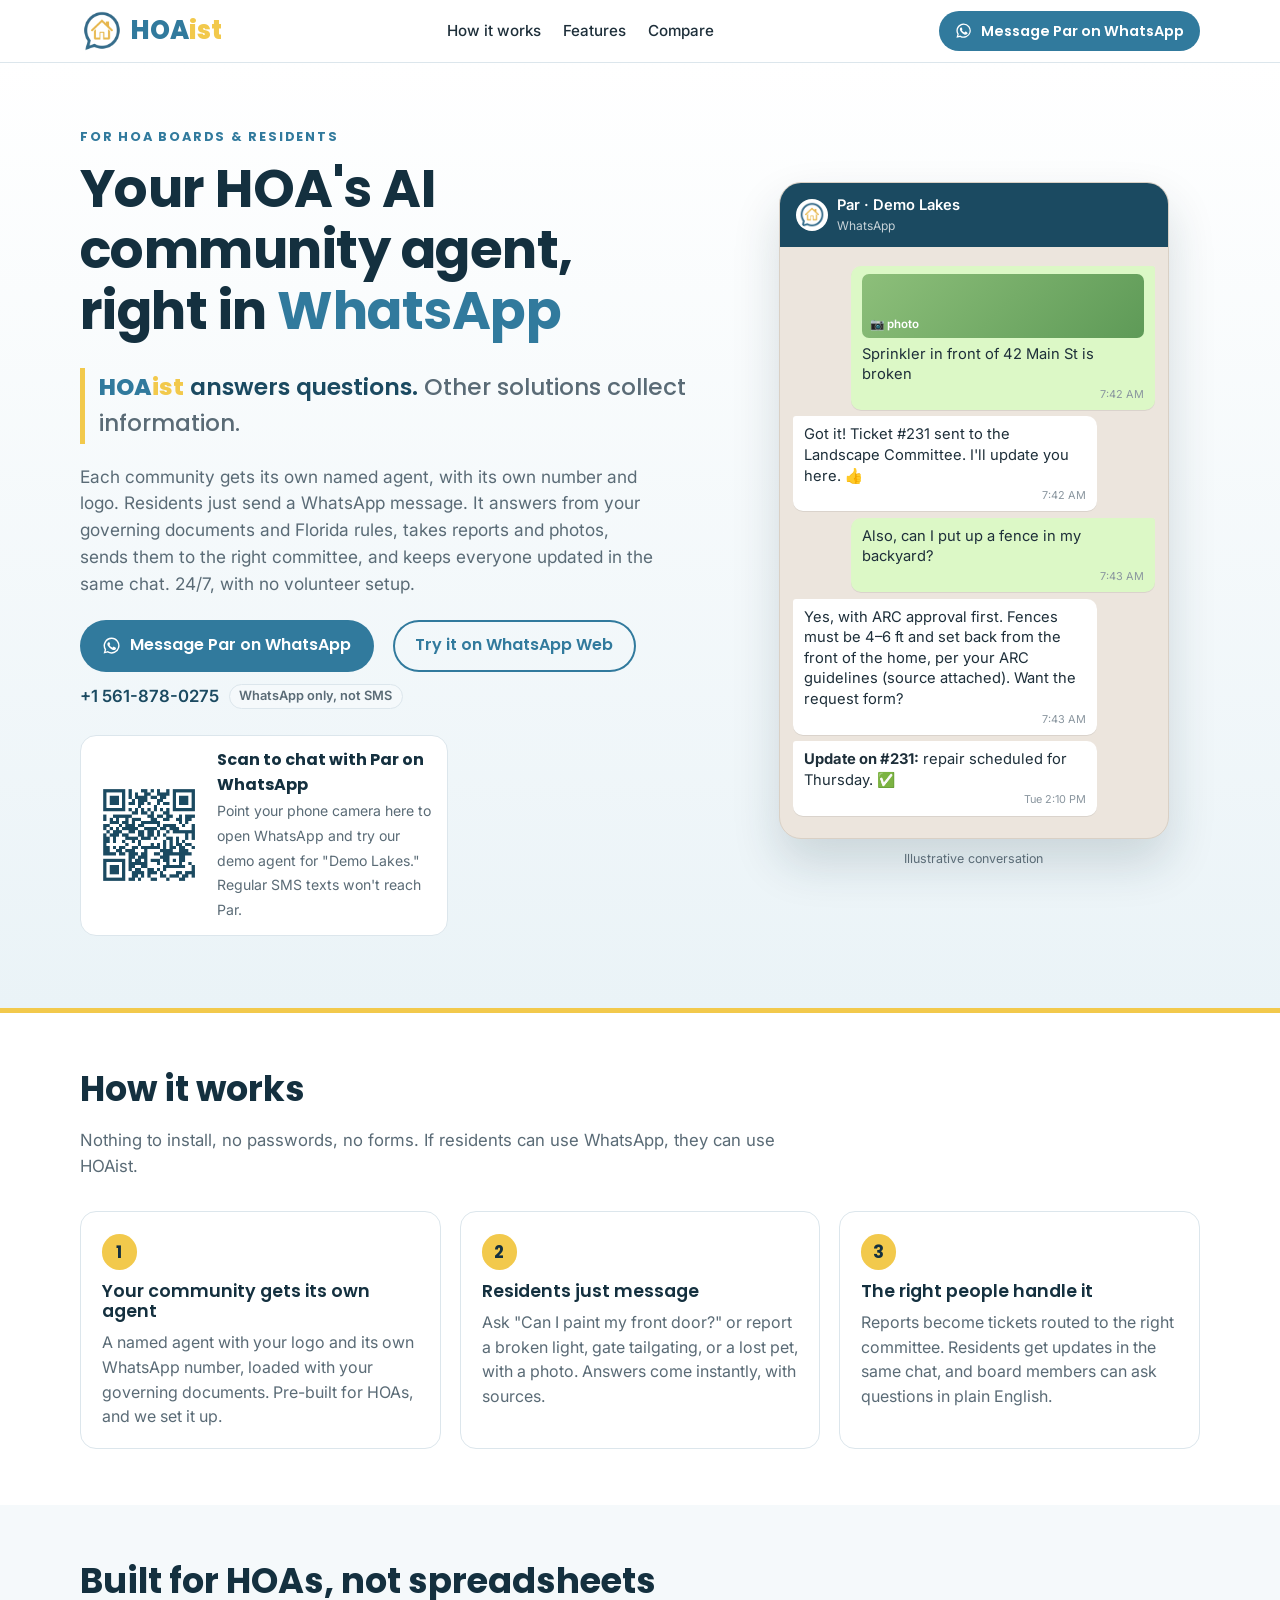
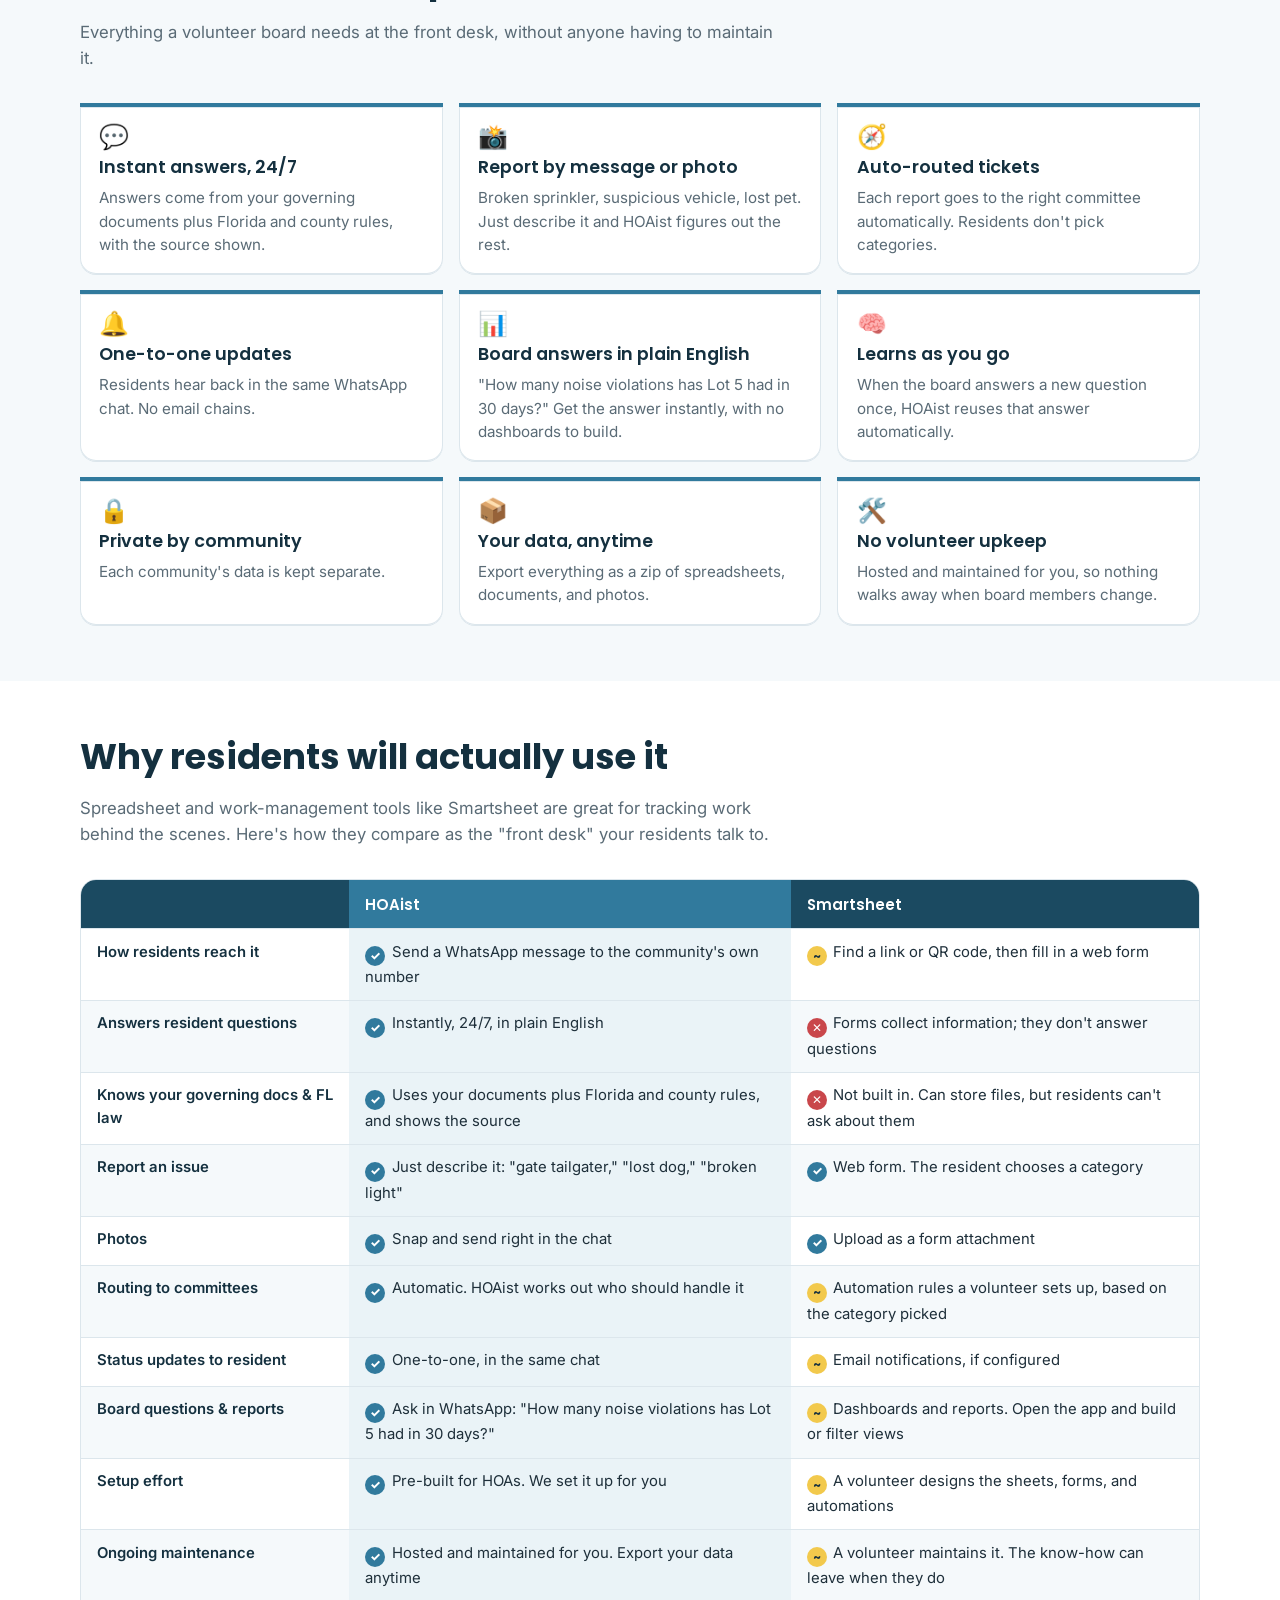
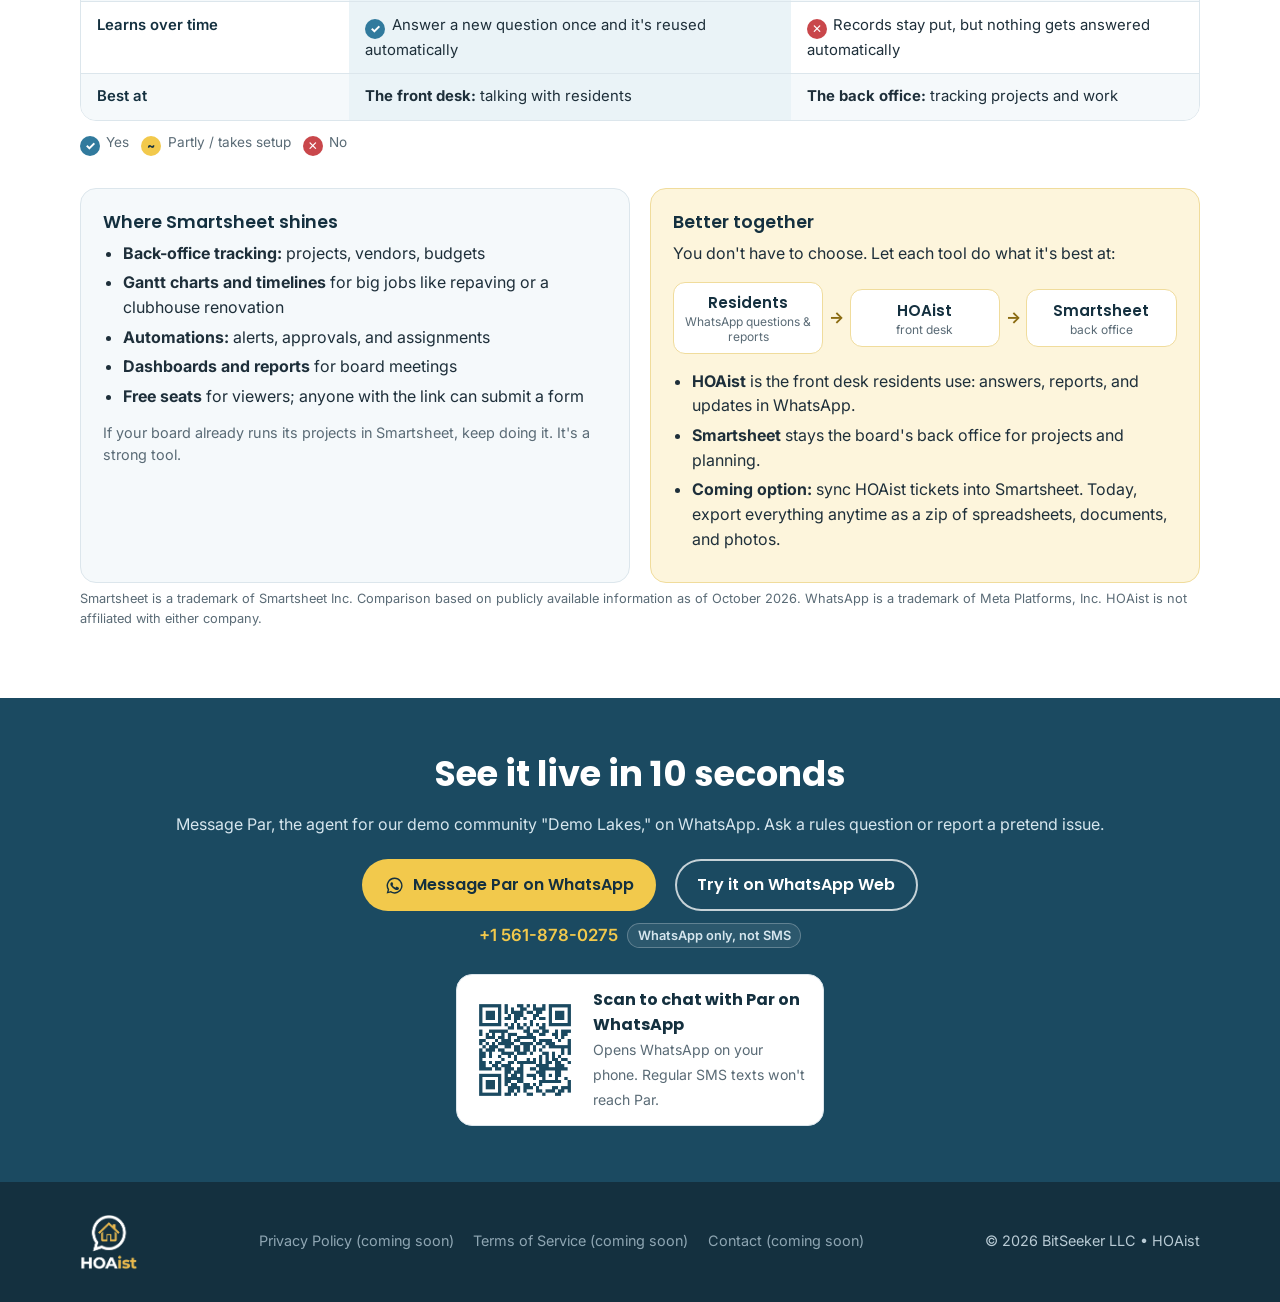
==== commit 8a5c259a: "CTA: make Par clearly WhatsApp-only (Message Par on WhatsApp, WhatsApp Web link, 'WhatsApp only, not" ====
--- a/index.html
+++ b/index.html
@@ -5,7 +5,7 @@
   <title>HOAist: Your HOA's AI community agent, right in WhatsApp</title>
   <meta name="description" content="HOAist answers questions. Other solutions collect information. Your HOA's own AI community agent in WhatsApp answers residents 24/7 from your governing documents, takes issue reports, and routes them to the right committee.">
   <meta property="og:title" content="HOAist: Your HOA's AI community agent, right in WhatsApp">
-  <meta property="og:description" content="HOAist answers questions. Other solutions collect information. Residents just text, and HOAist answers 24/7 from your HOA's documents and routes reports to the right committee.">
+  <meta property="og:description" content="HOAist answers questions. Other solutions collect information. Residents just message on WhatsApp, and HOAist answers 24/7 from your HOA's documents and routes reports to the right committee.">
   <meta property="og:url" content="https://hoaist.com/">
   <meta property="og:type" content="website">
   <meta property="og:site_name" content="HOAist">
@@ -18,7 +18,7 @@
   <meta property="og:image:alt" content="HOAist logo with the headline: Your HOA's AI community agent, right in WhatsApp. HOAist answers questions. Other solutions collect information.">
   <meta name="twitter:card" content="summary_large_image">
   <meta name="twitter:title" content="HOAist: Your HOA's AI community agent, right in WhatsApp">
-  <meta name="twitter:description" content="HOAist answers questions. Other solutions collect information. Residents just text, and HOAist answers 24/7 from your HOA's documents and routes reports to the right committee.">
+  <meta name="twitter:description" content="HOAist answers questions. Other solutions collect information. Residents just message on WhatsApp, and HOAist answers 24/7 from your HOA's documents and routes reports to the right committee.">
   <meta name="twitter:image" content="https://hoaist.com/og-image.jpg">
   <meta name="twitter:image:alt" content="HOAist logo with the headline: Your HOA's AI community agent, right in WhatsApp. HOAist answers questions. Other solutions collect information.">
   <link rel="image_src" href="https://hoaist.com/og-image.jpg">
@@ -58,7 +58,7 @@
       <a href="#features">Features</a>
       <a href="#compare">Compare</a>
     </nav>
-    <a class="btn btn-primary btn-sm" href="https://wa.me/15618780275?text=Hi%20Par" rel="noopener">Text Par</a>
+    <a class="btn btn-primary btn-sm" href="https://wa.me/15618780275?text=Hi%20Par" rel="noopener" aria-label="Message Par on WhatsApp"><svg viewBox="0 0 24 24" fill="currentColor" aria-hidden="true"><path d="M12 2a10 10 0 0 0-8.6 15.1L2 22l5-1.3A10 10 0 1 0 12 2Zm0 18.2a8.2 8.2 0 0 1-4.2-1.2l-.3-.2-3 .8.8-2.9-.2-.3A8.2 8.2 0 1 1 12 20.2Zm4.5-6.1c-.2-.1-1.5-.7-1.7-.8s-.4-.1-.6.1-.7.8-.8 1-.3.2-.5.1a6.7 6.7 0 0 1-3.4-2.9c-.3-.4.3-.4.7-1.3.1-.2 0-.3 0-.4l-.8-1.8c-.2-.5-.4-.4-.6-.4h-.5a1 1 0 0 0-.7.3 3 3 0 0 0-.9 2.2 5.2 5.2 0 0 0 1.1 2.7 11.8 11.8 0 0 0 4.5 4c1.7.7 2.3.8 3.2.6a2.7 2.7 0 0 0 1.8-1.2 2.2 2.2 0 0 0 .1-1.2c0-.1-.2-.2-.4-.3Z"/></svg><span><span class="lg">Message Par on </span>WhatsApp</span></a>
   </div>
 </header>
 
@@ -70,17 +70,18 @@
         <div class="eyebrow">For HOA boards &amp; residents</div>
         <h1>Your HOA's AI community agent, right in <span class="wa">WhatsApp</span></h1>
         <p class="tagline"><span class="wm"><b>HOA</b><i>ist</i></span> answers questions. <em>Other solutions collect information.</em></p>
-        <p class="lead">Each community gets its own named agent, with its own number and logo. Residents just text. It answers from your governing documents and Florida rules, takes reports and photos, sends them to the right committee, and keeps everyone updated in the same chat. 24/7, with no volunteer setup.</p>
+        <p class="lead">Each community gets its own named agent, with its own number and logo. Residents just send a WhatsApp message. It answers from your governing documents and Florida rules, takes reports and photos, sends them to the right committee, and keeps everyone updated in the same chat. 24/7, with no volunteer setup.</p>
         <div class="cta-row">
           <a class="btn btn-primary" href="https://wa.me/15618780275?text=Hi%20Par" rel="noopener">
             <svg viewBox="0 0 24 24" fill="currentColor" aria-hidden="true"><path d="M12 2a10 10 0 0 0-8.6 15.1L2 22l5-1.3A10 10 0 1 0 12 2Zm0 18.2a8.2 8.2 0 0 1-4.2-1.2l-.3-.2-3 .8.8-2.9-.2-.3A8.2 8.2 0 1 1 12 20.2Zm4.5-6.1c-.2-.1-1.5-.7-1.7-.8s-.4-.1-.6.1-.7.8-.8 1-.3.2-.5.1a6.7 6.7 0 0 1-3.4-2.9c-.3-.4.3-.4.7-1.3.1-.2 0-.3 0-.4l-.8-1.8c-.2-.5-.4-.4-.6-.4h-.5a1 1 0 0 0-.7.3 3 3 0 0 0-.9 2.2 5.2 5.2 0 0 0 1.1 2.7 11.8 11.8 0 0 0 4.5 4c1.7.7 2.3.8 3.2.6a2.7 2.7 0 0 0 1.8-1.2 2.2 2.2 0 0 0 .1-1.2c0-.1-.2-.2-.4-.3Z"/></svg>
-            Text Par, our demo agent
+            Message Par on WhatsApp
           </a>
-          <a class="phone" href="https://wa.me/15618780275?text=Hi%20Par" rel="noopener">+1 561-878-0275</a>
-        </div>
+          <a class="btn btn-ghost" href="https://web.whatsapp.com/send?phone=15618780275&amp;text=Hi%20Par" target="_blank" rel="noopener">Try it on WhatsApp Web</a>
+        </div>
+        <p class="num"><a class="phone" href="https://wa.me/15618780275?text=Hi%20Par" rel="noopener">+1 561-878-0275</a> <span class="note">WhatsApp only, not SMS</span></p>
         <div class="qr">
-          <img src="/assets/qr-text-par.png" alt="QR code that opens WhatsApp to text Par at +1 561-878-0275" width="104" height="104">
-          <div><strong>Scan to text Par</strong><span>Point your phone camera here to open WhatsApp and try our demo agent for "Demo Lakes."</span></div>
+          <img src="/assets/qr-text-par.png" alt="QR code that opens a WhatsApp chat with Par at +1 561-878-0275" width="104" height="104">
+          <div><strong>Scan to chat with Par on WhatsApp</strong><span>Point your phone camera here to open WhatsApp and try our demo agent for "Demo Lakes." Regular SMS texts won't reach Par.</span></div>
         </div>
       </div>
 
@@ -105,11 +106,11 @@
     <div class="wrap">
       <div class="sec-intro">
         <h2>How it works</h2>
-        <p>Nothing to install, no passwords, no forms. If residents can send a text, they can use HOAist.</p>
+        <p>Nothing to install, no passwords, no forms. If residents can use WhatsApp, they can use HOAist.</p>
       </div>
       <ol class="steps">
         <li><h3>Your community gets its own agent</h3><p>A named agent with your logo and its own WhatsApp number, loaded with your governing documents. Pre-built for HOAs, and we set it up.</p></li>
-        <li><h3>Residents just text</h3><p>Ask "Can I paint my front door?" or report a broken light, gate tailgating, or a lost pet, with a photo. Answers come instantly, with sources.</p></li>
+        <li><h3>Residents just message</h3><p>Ask "Can I paint my front door?" or report a broken light, gate tailgating, or a lost pet, with a photo. Answers come instantly, with sources.</p></li>
         <li><h3>The right people handle it</h3><p>Reports become tickets routed to the right committee. Residents get updates in the same chat, and board members can ask questions in plain English.</p></li>
       </ol>
     </div>
@@ -124,7 +125,7 @@
       </div>
       <div class="features">
         <div class="feat"><div class="ico">💬</div><h3>Instant answers, 24/7</h3><p>Answers come from your governing documents plus Florida and county rules, with the source shown.</p></div>
-        <div class="feat"><div class="ico">📸</div><h3>Report by text or photo</h3><p>Broken sprinkler, suspicious vehicle, lost pet. Just describe it and HOAist figures out the rest.</p></div>
+        <div class="feat"><div class="ico">📸</div><h3>Report by message or photo</h3><p>Broken sprinkler, suspicious vehicle, lost pet. Just describe it and HOAist figures out the rest.</p></div>
         <div class="feat"><div class="ico">🧭</div><h3>Auto-routed tickets</h3><p>Each report goes to the right committee automatically. Residents don't pick categories.</p></div>
         <div class="feat"><div class="ico">🔔</div><h3>One-to-one updates</h3><p>Residents hear back in the same WhatsApp chat. No email chains.</p></div>
         <div class="feat"><div class="ico">📊</div><h3>Board answers in plain English</h3><p>"How many noise violations has Lot 5 had in 30 days?" Get the answer instantly, with no dashboards to build.</p></div>
@@ -147,14 +148,14 @@
         <table>
           <thead><tr><th scope="col"><span class="skip">Feature</span></th><th scope="col" class="h">HOAist</th><th scope="col">Smartsheet</th></tr></thead>
           <tbody>
-            <tr><td class="f">How residents reach it</td><td class="ho" data-label="HOAist"><i class="m y">✓</i>Send a WhatsApp text to the community's own number</td><td data-label="Smartsheet"><i class="m p">~</i>Find a link or QR code, then fill in a web form</td></tr>
+            <tr><td class="f">How residents reach it</td><td class="ho" data-label="HOAist"><i class="m y">✓</i>Send a WhatsApp message to the community's own number</td><td data-label="Smartsheet"><i class="m p">~</i>Find a link or QR code, then fill in a web form</td></tr>
             <tr><td class="f">Answers resident questions</td><td class="ho" data-label="HOAist"><i class="m y">✓</i>Instantly, 24/7, in plain English</td><td data-label="Smartsheet"><i class="m n">✕</i>Forms collect information; they don't answer questions</td></tr>
             <tr><td class="f">Knows your governing docs &amp; FL law</td><td class="ho" data-label="HOAist"><i class="m y">✓</i>Uses your documents plus Florida and county rules, and shows the source</td><td data-label="Smartsheet"><i class="m n">✕</i>Not built in. Can store files, but residents can't ask about them</td></tr>
             <tr><td class="f">Report an issue</td><td class="ho" data-label="HOAist"><i class="m y">✓</i>Just describe it: "gate tailgater," "lost dog," "broken light"</td><td data-label="Smartsheet"><i class="m y">✓</i>Web form. The resident chooses a category</td></tr>
             <tr><td class="f">Photos</td><td class="ho" data-label="HOAist"><i class="m y">✓</i>Snap and send right in the chat</td><td data-label="Smartsheet"><i class="m y">✓</i>Upload as a form attachment</td></tr>
             <tr><td class="f">Routing to committees</td><td class="ho" data-label="HOAist"><i class="m y">✓</i>Automatic. HOAist works out who should handle it</td><td data-label="Smartsheet"><i class="m p">~</i>Automation rules a volunteer sets up, based on the category picked</td></tr>
             <tr><td class="f">Status updates to resident</td><td class="ho" data-label="HOAist"><i class="m y">✓</i>One-to-one, in the same chat</td><td data-label="Smartsheet"><i class="m p">~</i>Email notifications, if configured</td></tr>
-            <tr><td class="f">Board questions &amp; reports</td><td class="ho" data-label="HOAist"><i class="m y">✓</i>Ask by text: "How many noise violations has Lot 5 had in 30 days?"</td><td data-label="Smartsheet"><i class="m p">~</i>Dashboards and reports. Open the app and build or filter views</td></tr>
+            <tr><td class="f">Board questions &amp; reports</td><td class="ho" data-label="HOAist"><i class="m y">✓</i>Ask in WhatsApp: "How many noise violations has Lot 5 had in 30 days?"</td><td data-label="Smartsheet"><i class="m p">~</i>Dashboards and reports. Open the app and build or filter views</td></tr>
             <tr><td class="f">Setup effort</td><td class="ho" data-label="HOAist"><i class="m y">✓</i>Pre-built for HOAs. We set it up for you</td><td data-label="Smartsheet"><i class="m p">~</i>A volunteer designs the sheets, forms, and automations</td></tr>
             <tr><td class="f">Ongoing maintenance</td><td class="ho" data-label="HOAist"><i class="m y">✓</i>Hosted and maintained for you. Export your data anytime</td><td data-label="Smartsheet"><i class="m p">~</i>A volunteer maintains it. The know-how can leave when they do</td></tr>
             <tr><td class="f">Learns over time</td><td class="ho" data-label="HOAist"><i class="m y">✓</i>Answer a new question once and it's reused automatically</td><td data-label="Smartsheet"><i class="m n">✕</i>Records stay put, but nothing gets answered automatically</td></tr>
@@ -179,7 +180,7 @@
         <div class="box together">
           <h3>Better together</h3>
           <p>You don't have to choose. Let each tool do what it's best at:</p>
-          <div class="flow" aria-hidden="true"><div>Residents<small>text questions &amp; reports</small></div><span>→</span><div>HOAist<small>front desk</small></div><span>→</span><div>Smartsheet<small>back office</small></div></div>
+          <div class="flow" aria-hidden="true"><div>Residents<small>WhatsApp questions &amp; reports</small></div><span>→</span><div>HOAist<small>front desk</small></div><span>→</span><div>Smartsheet<small>back office</small></div></div>
           <ul>
             <li><b>HOAist</b> is the front desk residents use: answers, reports, and updates in WhatsApp.</li>
             <li><b>Smartsheet</b> stays the board's back office for projects and planning.</li>
@@ -195,14 +196,15 @@
   <section class="final">
     <div class="wrap">
       <h2>See it live in 10 seconds</h2>
-      <p>Text Par, the agent for our demo community "Demo Lakes." Ask a rules question or report a pretend issue.</p>
+      <p>Message Par, the agent for our demo community "Demo Lakes," on WhatsApp. Ask a rules question or report a pretend issue.</p>
       <div class="cta-row">
-        <a class="btn btn-gold" href="https://wa.me/15618780275?text=Hi%20Par" rel="noopener">Text Par, our demo agent</a>
-        <a class="phone" href="https://wa.me/15618780275?text=Hi%20Par" rel="noopener">+1 561-878-0275</a>
-      </div>
+        <a class="btn btn-gold" href="https://wa.me/15618780275?text=Hi%20Par" rel="noopener"><svg viewBox="0 0 24 24" fill="currentColor" aria-hidden="true"><path d="M12 2a10 10 0 0 0-8.6 15.1L2 22l5-1.3A10 10 0 1 0 12 2Zm0 18.2a8.2 8.2 0 0 1-4.2-1.2l-.3-.2-3 .8.8-2.9-.2-.3A8.2 8.2 0 1 1 12 20.2Zm4.5-6.1c-.2-.1-1.5-.7-1.7-.8s-.4-.1-.6.1-.7.8-.8 1-.3.2-.5.1a6.7 6.7 0 0 1-3.4-2.9c-.3-.4.3-.4.7-1.3.1-.2 0-.3 0-.4l-.8-1.8c-.2-.5-.4-.4-.6-.4h-.5a1 1 0 0 0-.7.3 3 3 0 0 0-.9 2.2 5.2 5.2 0 0 0 1.1 2.7 11.8 11.8 0 0 0 4.5 4c1.7.7 2.3.8 3.2.6a2.7 2.7 0 0 0 1.8-1.2 2.2 2.2 0 0 0 .1-1.2c0-.1-.2-.2-.4-.3Z"/></svg>Message Par on WhatsApp</a>
+        <a class="btn btn-ghost" href="https://web.whatsapp.com/send?phone=15618780275&amp;text=Hi%20Par" target="_blank" rel="noopener">Try it on WhatsApp Web</a>
+      </div>
+      <p class="num"><a class="phone" href="https://wa.me/15618780275?text=Hi%20Par" rel="noopener">+1 561-878-0275</a> <span class="note">WhatsApp only, not SMS</span></p>
       <div class="qr">
-        <img src="/assets/qr-text-par.png" alt="QR code that opens WhatsApp to text Par" width="104" height="104">
-        <div><strong>Scan to text Par</strong><span>Opens WhatsApp on your phone.</span></div>
+        <img src="/assets/qr-text-par.png" alt="QR code that opens a WhatsApp chat with Par" width="104" height="104">
+        <div><strong>Scan to chat with Par on WhatsApp</strong><span>Opens WhatsApp on your phone. Regular SMS texts won't reach Par.</span></div>
       </div>
       <!-- TODO(Chris): add a public contact method (e.g. a hello@hoaist.com address or contact form). Don't use a personal email. -->
     </div>
--- a/assets/site.css
+++ b/assets/site.css
@@ -1,6 +1,6 @@
 :root{--blue:#317A9D;--navy:#1B4A61;--deep:#14303F;--ink:#1E2F3A;--muted:#5A6B76;--tint:#EAF3F7;--tint2:#F5F9FB;--gold:#F2C94C;--gold-l:#FDF5DC;--gold-b:#F0DC9C;--gold-dk:#8A6A10;--line:#DCE6EC;--red:#C9474B;--wa:#25D366;--r:16px}
 *{box-sizing:border-box}
-html{scroll-behavior:smooth}
+html{scroll-behavior:smooth;-webkit-text-size-adjust:100%;text-size-adjust:100%}
 body{margin:0;font-family:Inter,system-ui,-apple-system,"Segoe UI",Roboto,sans-serif;color:var(--ink);line-height:1.55;font-size:16px;background:#fff;-webkit-font-smoothing:antialiased}
 h1,h2,h3,.btn,.brandfont{font-family:Poppins,Montserrat,Inter,sans-serif}
 h1,h2,h3{color:var(--deep);line-height:1.15;margin:0 0 .5em}
@@ -25,6 +25,11 @@
 .btn-primary{background:var(--blue);color:#fff}
 .btn-gold{background:var(--gold);color:var(--deep)}
 .btn-sm{padding:.55rem 1rem;font-size:.9rem}
+.btn-sm svg{width:1.05em;height:1.05em}
+.btn-ghost{background:transparent;color:var(--blue);box-shadow:inset 0 0 0 2px var(--blue)}
+.num{margin:.7rem 0 0;font-size:.95rem}
+.num .note{display:inline-block;font-size:.8rem;font-weight:600;color:var(--muted);background:var(--tint2);border:1px solid var(--line);border-radius:999px;padding:.1rem .6rem;margin-left:.35rem;vertical-align:.1rem}
+@media (max-width:479px){.site-head .lg{display:none}}
 .btn svg{width:1.2em;height:1.2em;flex:none}
 
 /* hero */
@@ -84,13 +89,13 @@
 .y{background:var(--blue)}.p{background:var(--gold);color:var(--deep)}.n{background:var(--red)}
 .legend{font-size:.85rem;color:var(--muted);margin-top:.7rem}
 .fine{font-size:.8rem;color:var(--muted);margin-top:.4rem}
-.boxes{display:grid;gap:1.2rem;margin-top:2rem}
+.boxes{display:grid;grid-template-columns:minmax(0,1fr);gap:1.2rem;margin-top:2rem}
 .box{border-radius:var(--r);padding:1.4rem 1.4rem 1.1rem;border:1px solid var(--line);background:var(--tint2)}
 .box.together{background:var(--gold-l);border-color:var(--gold-b)}
 .box ul{padding-left:1.2rem;margin:.4rem 0 .8rem}.box li{margin:.3rem 0}
 .box .note{font-size:.9rem;color:var(--muted)}
-.flow{display:flex;align-items:center;gap:.5rem;margin:.9rem 0}
-.flow div{flex:1;background:#fff;border:1px solid var(--gold-b);border-radius:12px;padding:.55rem .4rem;text-align:center;font:600 .95rem Poppins,sans-serif;color:var(--deep)}
+.flow{display:flex;align-items:center;gap:.35rem;margin:.9rem 0}
+.flow div{flex:1;min-width:0;background:#fff;border:1px solid var(--gold-b);border-radius:12px;padding:.55rem .3rem;text-align:center;font:600 clamp(.7rem,3vw,.95rem) Poppins,sans-serif;color:var(--deep)}
 .flow div small{display:block;font:400 .75rem Inter,sans-serif;color:var(--muted)}
 .flow span{color:var(--gold-dk);font-weight:700}
 
@@ -99,6 +104,8 @@
 .final h2{color:#fff}
 .final p{color:#D6E6EE}
 .final .phone{color:var(--gold)}
+.final .btn-ghost{color:#fff;box-shadow:inset 0 0 0 2px rgba(255,255,255,.75)}
+.final .num .note{color:#D6E6EE;background:rgba(255,255,255,.08);border-color:rgba(255,255,255,.25)}
 .final .cta-row{justify-content:center}
 .final .qr{margin:1.6rem auto 0;text-align:left}
 footer{background:var(--deep);color:#B9CBD5;font-size:.9rem;padding:2rem 0}
@@ -122,7 +129,7 @@
 }
 @media (min-width:720px){
   .steps,.features{grid-template-columns:repeat(3,1fr)}
-  .boxes{grid-template-columns:1fr 1fr}
+  .boxes{grid-template-columns:minmax(0,1fr) minmax(0,1fr)}
   footer .wrap{flex-direction:row;justify-content:space-between;align-items:center}
 }
 @media (min-width:960px){
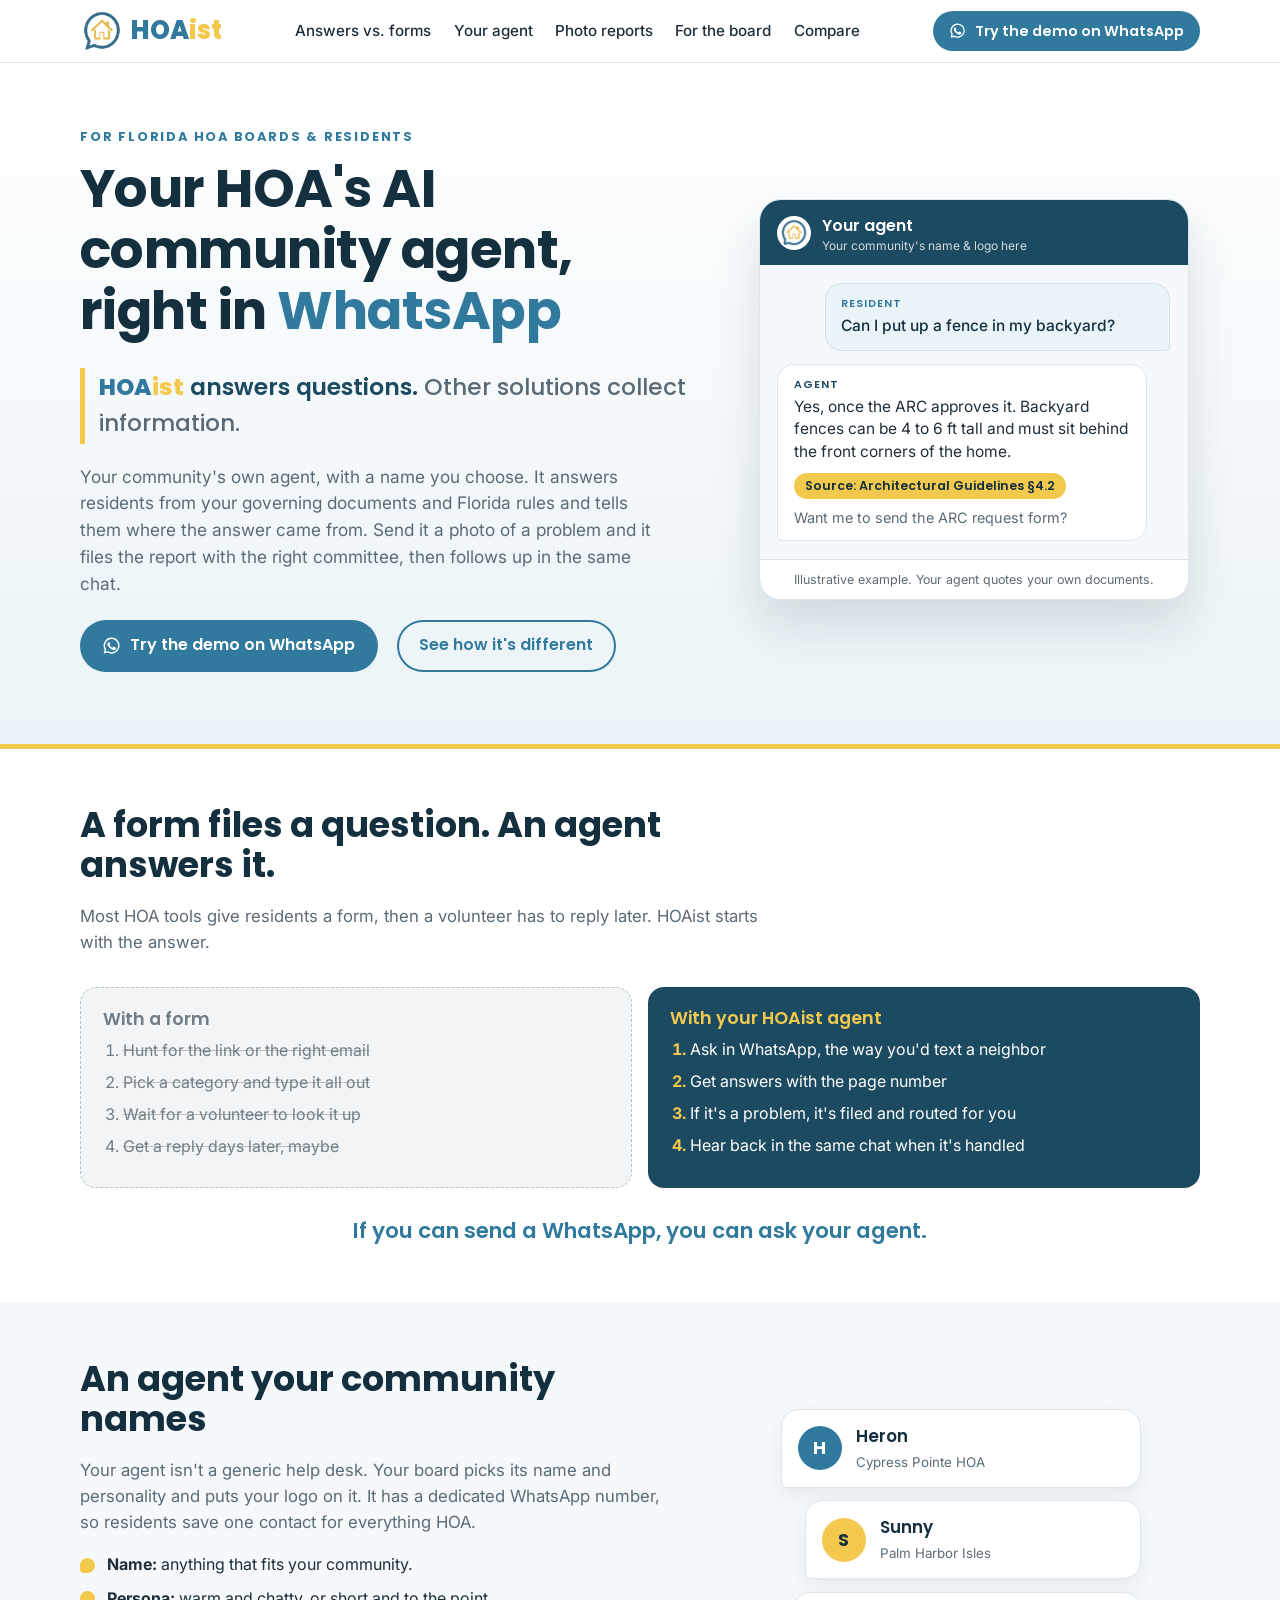
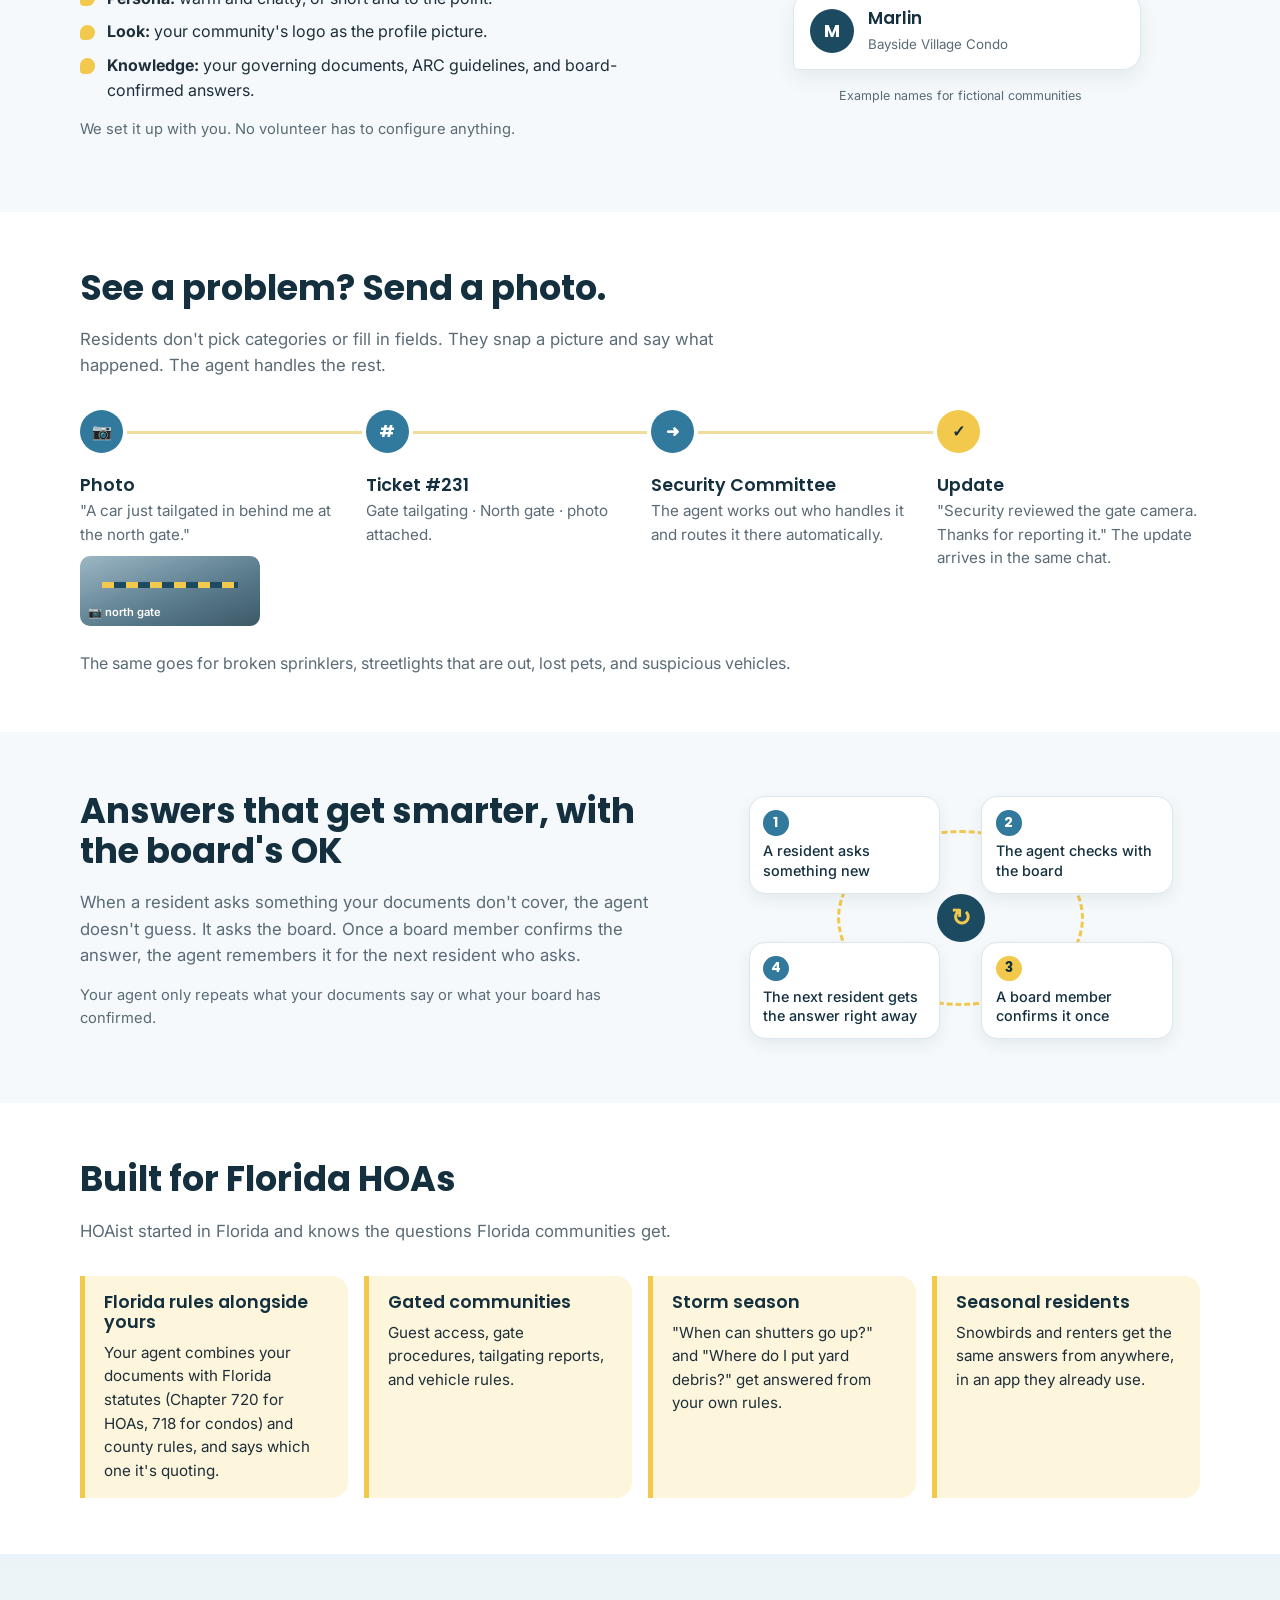
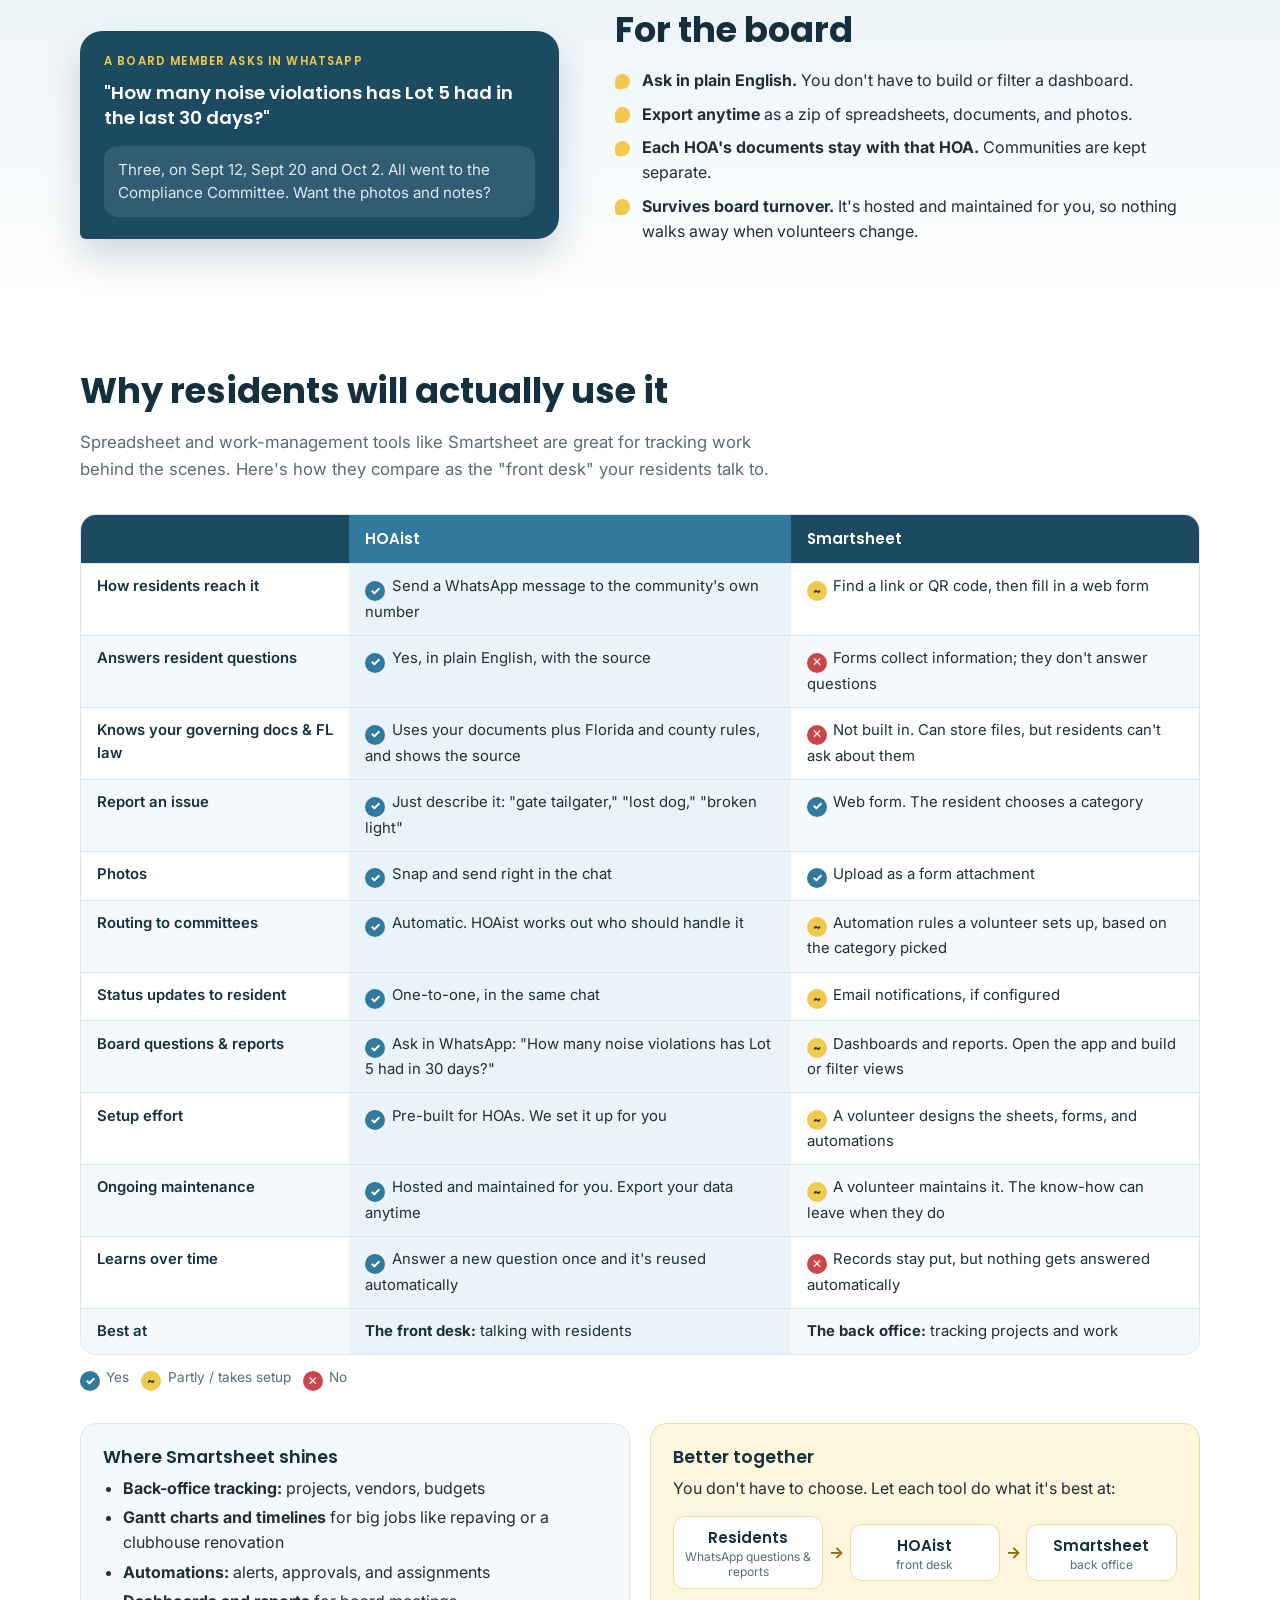
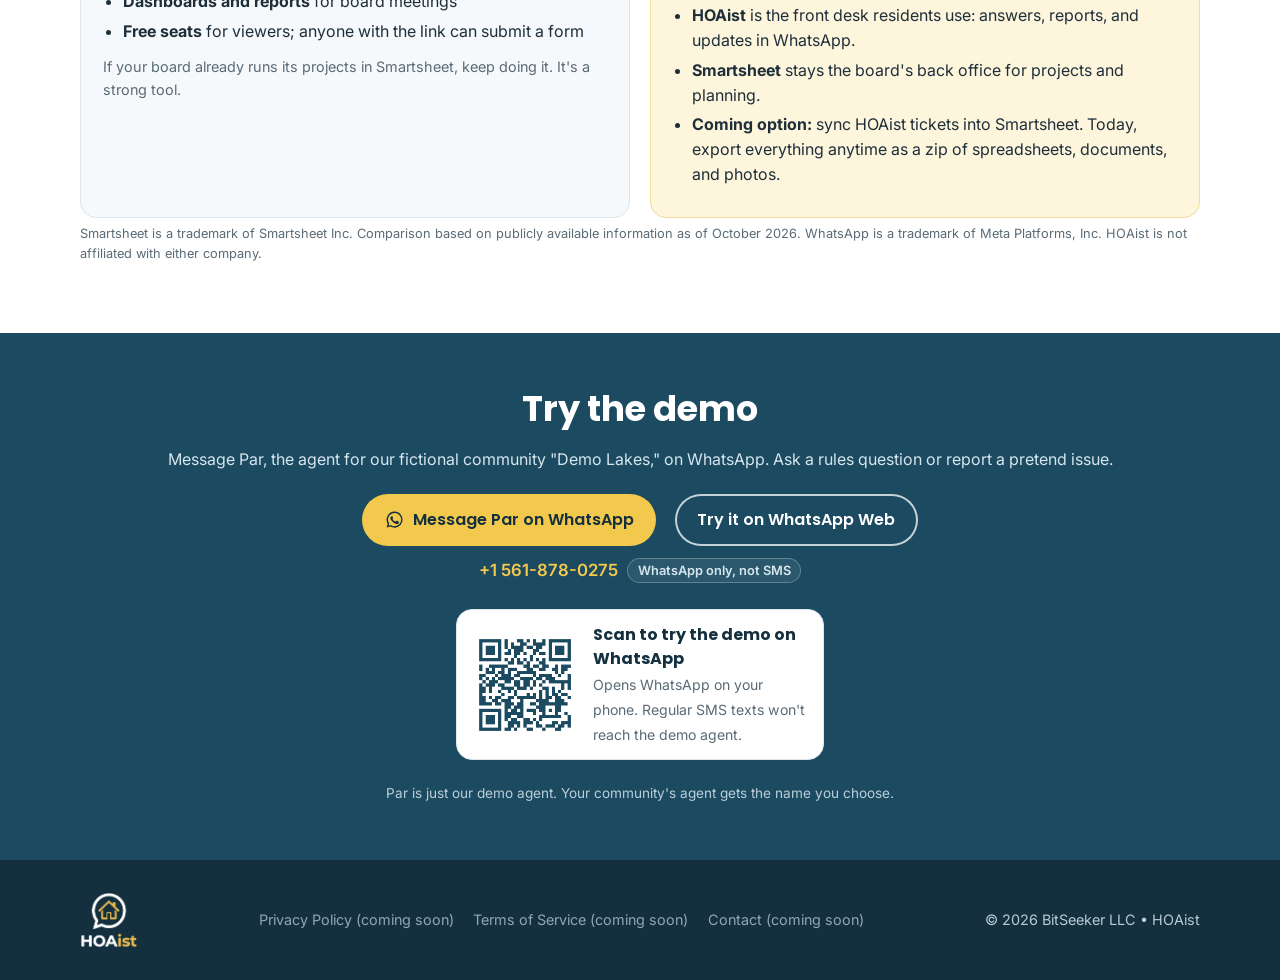
==== commit 70a72145: "Redesign home page: brand Q&A hero card with source chip, answers-vs-forms strip, name-your-agent, p" ====
--- a/index.html
+++ b/index.html
@@ -3,9 +3,9 @@
 <head>
   <meta charset="utf-8">
   <title>HOAist: Your HOA's AI community agent, right in WhatsApp</title>
-  <meta name="description" content="HOAist answers questions. Other solutions collect information. Your HOA's own AI community agent in WhatsApp answers residents 24/7 from your governing documents, takes issue reports, and routes them to the right committee.">
+  <meta name="description" content="HOAist answers questions. Other solutions collect information. Your community's own AI agent on WhatsApp, with a name you choose, answers residents from your governing documents with the source, takes photo reports, and routes them to the right committee.">
   <meta property="og:title" content="HOAist: Your HOA's AI community agent, right in WhatsApp">
-  <meta property="og:description" content="HOAist answers questions. Other solutions collect information. Residents just message on WhatsApp, and HOAist answers 24/7 from your HOA's documents and routes reports to the right committee.">
+  <meta property="og:description" content="HOAist answers questions. Other solutions collect information. Your community's own AI agent on WhatsApp answers residents from your HOA's documents, with the page number, and routes photo reports to the right committee.">
   <meta property="og:url" content="https://hoaist.com/">
   <meta property="og:type" content="website">
   <meta property="og:site_name" content="HOAist">
@@ -18,14 +18,14 @@
   <meta property="og:image:alt" content="HOAist logo with the headline: Your HOA's AI community agent, right in WhatsApp. HOAist answers questions. Other solutions collect information.">
   <meta name="twitter:card" content="summary_large_image">
   <meta name="twitter:title" content="HOAist: Your HOA's AI community agent, right in WhatsApp">
-  <meta name="twitter:description" content="HOAist answers questions. Other solutions collect information. Residents just message on WhatsApp, and HOAist answers 24/7 from your HOA's documents and routes reports to the right committee.">
+  <meta name="twitter:description" content="HOAist answers questions. Other solutions collect information. Your community's own AI agent on WhatsApp answers residents from your HOA's documents, with the page number, and routes photo reports to the right committee.">
   <meta name="twitter:image" content="https://hoaist.com/og-image.jpg">
   <meta name="twitter:image:alt" content="HOAist logo with the headline: Your HOA's AI community agent, right in WhatsApp. HOAist answers questions. Other solutions collect information.">
   <link rel="image_src" href="https://hoaist.com/og-image.jpg">
   <meta name="viewport" content="width=device-width, initial-scale=1">
   <link rel="canonical" href="https://hoaist.com/">
   <meta name="robots" content="index,follow,max-image-preview:large">
-  <meta name="keywords" content="HOA, homeowners association, HOA management, HOA software, community agent, AI assistant, WhatsApp, WhatsApp chatbot, HOA board, HOA committee, HOA residents, Florida HOA, condo association, governing documents, community management">
+  <meta name="keywords" content="HOA, homeowners association, HOA management, HOA software, community agent, AI agent, photo reports, WhatsApp, WhatsApp AI agent, HOA board, HOA committee, HOA residents, Florida HOA, condo association, governing documents, community management">
   <meta name="author" content="BitSeeker LLC">
   <meta name="publisher" content="BitSeeker LLC">
   <meta name="application-name" content="HOAist">
@@ -39,10 +39,10 @@
   <link rel="manifest" href="/site.webmanifest">
 
   <script type="application/ld+json">
-  {"@context": "https://schema.org", "@graph": [{"@type": "Organization", "@id": "https://hoaist.com/#org", "name": "HOAist", "url": "https://hoaist.com/", "logo": {"@type": "ImageObject", "url": "https://hoaist.com/assets/hoaist-logo.png", "width": 505, "height": 490}, "image": "https://hoaist.com/og-image.jpg", "slogan": "HOAist answers questions. Other solutions collect information.", "parentOrganization": {"@type": "Organization", "name": "BitSeeker LLC"}}, {"@type": "WebSite", "@id": "https://hoaist.com/#website", "url": "https://hoaist.com/", "name": "HOAist", "description": "HOAist answers questions. Other solutions collect information. Your HOA's own AI community agent in WhatsApp answers residents 24/7 from your governing documents, takes issue reports, and routes them to the right committee.", "inLanguage": "en-US", "publisher": {"@id": "https://hoaist.com/#org"}}, {"@type": "SoftwareApplication", "name": "HOAist", "applicationCategory": "BusinessApplication", "operatingSystem": "WhatsApp (iOS, Android, Web)", "url": "https://hoaist.com/", "image": "https://hoaist.com/og-image.jpg", "description": "HOAist answers questions. Other solutions collect information. Your HOA's own AI community agent in WhatsApp answers residents 24/7 from your governing documents, takes issue reports, and routes them to the right committee.", "publisher": {"@id": "https://hoaist.com/#org"}, "provider": {"@id": "https://hoaist.com/#org"}}]}
+  {"@context": "https://schema.org", "@graph": [{"@type": "Organization", "@id": "https://hoaist.com/#org", "name": "HOAist", "url": "https://hoaist.com/", "logo": {"@type": "ImageObject", "url": "https://hoaist.com/assets/hoaist-logo.png", "width": 505, "height": 490}, "image": "https://hoaist.com/og-image.jpg", "slogan": "HOAist answers questions. Other solutions collect information.", "parentOrganization": {"@type": "Organization", "name": "BitSeeker LLC"}}, {"@type": "WebSite", "@id": "https://hoaist.com/#website", "url": "https://hoaist.com/", "name": "HOAist", "description": "HOAist answers questions. Other solutions collect information. Your community's own AI agent on WhatsApp, with a name you choose, answers residents from your governing documents with the source, takes photo reports, and routes them to the right committee.", "inLanguage": "en-US", "publisher": {"@id": "https://hoaist.com/#org"}}, {"@type": "SoftwareApplication", "name": "HOAist", "applicationCategory": "BusinessApplication", "operatingSystem": "WhatsApp (iOS, Android, Web)", "url": "https://hoaist.com/", "image": "https://hoaist.com/og-image.jpg", "description": "HOAist answers questions. Other solutions collect information. Your community's own AI agent on WhatsApp, with a name you choose, answers residents from your governing documents with the source, takes photo reports, and routes them to the right committee.", "publisher": {"@id": "https://hoaist.com/#org"}, "provider": {"@id": "https://hoaist.com/#org"}}]}
   </script>
 
-  <link rel="preconnect" href="https://fonts.googleapis.com">
+    <link rel="preconnect" href="https://fonts.googleapis.com">
   <link rel="preconnect" href="https://fonts.gstatic.com" crossorigin>
   <link href="https://fonts.googleapis.com/css2?family=Inter:wght@400;500;600;700&family=Poppins:wght@500;600;700;800&display=swap" rel="stylesheet">
   <link rel="stylesheet" href="/assets/site.css">
@@ -54,11 +54,13 @@
   <div class="wrap">
     <a class="logo" href="/" aria-label="HOAist home"><img src="/assets/hoaist-mark-512.png" alt="" width="44" height="44"><span class="wm brandfont"><b>HOA</b><i>ist</i></span></a>
     <nav aria-label="Main">
-      <a href="#how">How it works</a>
-      <a href="#features">Features</a>
+      <a href="#answers">Answers vs. forms</a>
+      <a href="#agent">Your agent</a>
+      <a href="#reports">Photo reports</a>
+      <a href="#board">For the board</a>
       <a href="#compare">Compare</a>
     </nav>
-    <a class="btn btn-primary btn-sm" href="https://wa.me/15618780275?text=Hi%20Par" rel="noopener" aria-label="Message Par on WhatsApp"><svg viewBox="0 0 24 24" fill="currentColor" aria-hidden="true"><path d="M12 2a10 10 0 0 0-8.6 15.1L2 22l5-1.3A10 10 0 1 0 12 2Zm0 18.2a8.2 8.2 0 0 1-4.2-1.2l-.3-.2-3 .8.8-2.9-.2-.3A8.2 8.2 0 1 1 12 20.2Zm4.5-6.1c-.2-.1-1.5-.7-1.7-.8s-.4-.1-.6.1-.7.8-.8 1-.3.2-.5.1a6.7 6.7 0 0 1-3.4-2.9c-.3-.4.3-.4.7-1.3.1-.2 0-.3 0-.4l-.8-1.8c-.2-.5-.4-.4-.6-.4h-.5a1 1 0 0 0-.7.3 3 3 0 0 0-.9 2.2 5.2 5.2 0 0 0 1.1 2.7 11.8 11.8 0 0 0 4.5 4c1.7.7 2.3.8 3.2.6a2.7 2.7 0 0 0 1.8-1.2 2.2 2.2 0 0 0 .1-1.2c0-.1-.2-.2-.4-.3Z"/></svg><span><span class="lg">Message Par on </span>WhatsApp</span></a>
+    <a class="btn btn-primary btn-sm" href="#demo" aria-label="Try the demo on WhatsApp"><svg viewBox="0 0 24 24" fill="currentColor" aria-hidden="true"><path d="M12 2a10 10 0 0 0-8.6 15.1L2 22l5-1.3A10 10 0 1 0 12 2Zm0 18.2a8.2 8.2 0 0 1-4.2-1.2l-.3-.2-3 .8.8-2.9-.2-.3A8.2 8.2 0 1 1 12 20.2Zm4.5-6.1c-.2-.1-1.5-.7-1.7-.8s-.4-.1-.6.1-.7.8-.8 1-.3.2-.5.1a6.7 6.7 0 0 1-3.4-2.9c-.3-.4.3-.4.7-1.3.1-.2 0-.3 0-.4l-.8-1.8c-.2-.5-.4-.4-.6-.4h-.5a1 1 0 0 0-.7.3 3 3 0 0 0-.9 2.2 5.2 5.2 0 0 0 1.1 2.7 11.8 11.8 0 0 0 4.5 4c1.7.7 2.3.8 3.2.6a2.7 2.7 0 0 0 1.8-1.2 2.2 2.2 0 0 0 .1-1.2c0-.1-.2-.2-.4-.3Z"/></svg><span>Try the demo<span class="lg"> on WhatsApp</span></span></a>
   </div>
 </header>
 
@@ -67,72 +69,151 @@
   <section class="hero">
     <div class="wrap">
       <div>
-        <div class="eyebrow">For HOA boards &amp; residents</div>
+        <div class="eyebrow">For Florida HOA boards &amp; residents</div>
         <h1>Your HOA's AI community agent, right in <span class="wa">WhatsApp</span></h1>
         <p class="tagline"><span class="wm"><b>HOA</b><i>ist</i></span> answers questions. <em>Other solutions collect information.</em></p>
-        <p class="lead">Each community gets its own named agent, with its own number and logo. Residents just send a WhatsApp message. It answers from your governing documents and Florida rules, takes reports and photos, sends them to the right committee, and keeps everyone updated in the same chat. 24/7, with no volunteer setup.</p>
+        <p class="lead">Your community's own agent, with a name you choose. It answers residents from your governing documents and Florida rules and tells them where the answer came from. Send it a photo of a problem and it files the report with the right committee, then follows up in the same chat.</p>
         <div class="cta-row">
-          <a class="btn btn-primary" href="https://wa.me/15618780275?text=Hi%20Par" rel="noopener">
-            <svg viewBox="0 0 24 24" fill="currentColor" aria-hidden="true"><path d="M12 2a10 10 0 0 0-8.6 15.1L2 22l5-1.3A10 10 0 1 0 12 2Zm0 18.2a8.2 8.2 0 0 1-4.2-1.2l-.3-.2-3 .8.8-2.9-.2-.3A8.2 8.2 0 1 1 12 20.2Zm4.5-6.1c-.2-.1-1.5-.7-1.7-.8s-.4-.1-.6.1-.7.8-.8 1-.3.2-.5.1a6.7 6.7 0 0 1-3.4-2.9c-.3-.4.3-.4.7-1.3.1-.2 0-.3 0-.4l-.8-1.8c-.2-.5-.4-.4-.6-.4h-.5a1 1 0 0 0-.7.3 3 3 0 0 0-.9 2.2 5.2 5.2 0 0 0 1.1 2.7 11.8 11.8 0 0 0 4.5 4c1.7.7 2.3.8 3.2.6a2.7 2.7 0 0 0 1.8-1.2 2.2 2.2 0 0 0 .1-1.2c0-.1-.2-.2-.4-.3Z"/></svg>
-            Message Par on WhatsApp
-          </a>
-          <a class="btn btn-ghost" href="https://web.whatsapp.com/send?phone=15618780275&amp;text=Hi%20Par" target="_blank" rel="noopener">Try it on WhatsApp Web</a>
-        </div>
-        <p class="num"><a class="phone" href="https://wa.me/15618780275?text=Hi%20Par" rel="noopener">+1 561-878-0275</a> <span class="note">WhatsApp only, not SMS</span></p>
-        <div class="qr">
-          <img src="/assets/qr-text-par.png" alt="QR code that opens a WhatsApp chat with Par at +1 561-878-0275" width="104" height="104">
-          <div><strong>Scan to chat with Par on WhatsApp</strong><span>Point your phone camera here to open WhatsApp and try our demo agent for "Demo Lakes." Regular SMS texts won't reach Par.</span></div>
-        </div>
-      </div>
-
+          <a class="btn btn-primary" href="#demo"><svg viewBox="0 0 24 24" fill="currentColor" aria-hidden="true"><path d="M12 2a10 10 0 0 0-8.6 15.1L2 22l5-1.3A10 10 0 1 0 12 2Zm0 18.2a8.2 8.2 0 0 1-4.2-1.2l-.3-.2-3 .8.8-2.9-.2-.3A8.2 8.2 0 1 1 12 20.2Zm4.5-6.1c-.2-.1-1.5-.7-1.7-.8s-.4-.1-.6.1-.7.8-.8 1-.3.2-.5.1a6.7 6.7 0 0 1-3.4-2.9c-.3-.4.3-.4.7-1.3.1-.2 0-.3 0-.4l-.8-1.8c-.2-.5-.4-.4-.6-.4h-.5a1 1 0 0 0-.7.3 3 3 0 0 0-.9 2.2 5.2 5.2 0 0 0 1.1 2.7 11.8 11.8 0 0 0 4.5 4c1.7.7 2.3.8 3.2.6a2.7 2.7 0 0 0 1.8-1.2 2.2 2.2 0 0 0 .1-1.2c0-.1-.2-.2-.4-.3Z"/></svg>Try the demo on WhatsApp</a>
+          <a class="btn btn-ghost" href="#answers">See how it's different</a>
+        </div>
+      </div>
+
+      <figure class="qa" aria-label="Example: a resident asks a rules question and the agent answers with its source">
+        <div class="qa-hdr"><img src="/assets/hoaist-mark-512.png" alt="" width="34" height="34"><div>Your agent<small>Your community's name &amp; logo here</small></div></div>
+        <div class="qa-body">
+          <div class="q"><span class="who">Resident</span>Can I put up a fence in my backyard?</div>
+          <div class="a"><span class="who">Agent</span>Yes, once the ARC approves it. Backyard fences can be 4 to 6 ft tall and must sit behind the front corners of the home.
+            <span class="src">Source: Architectural Guidelines §4.2</span>
+            <span class="next">Want me to send the ARC request form?</span>
+          </div>
+        </div>
+        <figcaption>Illustrative example. Your agent quotes your own documents.</figcaption>
+      </figure>
+    </div>
+  </section>
+
+  <!-- ANSWERS VS FORMS -->
+  <section id="answers">
+    <div class="wrap">
+      <div class="sec-intro">
+        <h2>A form files a question. An agent answers it.</h2>
+        <p>Most HOA tools give residents a form, then a volunteer has to reply later. HOAist starts with the answer.</p>
+      </div>
+      <div class="vs">
+        <div class="vs-col form">
+          <h3>With a form</h3>
+          <ol>
+            <li>Hunt for the link or the right email</li>
+            <li>Pick a category and type it all out</li>
+            <li>Wait for a volunteer to look it up</li>
+            <li>Get a reply days later, maybe</li>
+          </ol>
+        </div>
+        <div class="vs-col agent">
+          <h3>With your HOAist agent</h3>
+          <ol>
+            <li>Ask in WhatsApp, the way you'd text a neighbor</li>
+            <li>Get answers with the page number</li>
+            <li>If it's a problem, it's filed and routed for you</li>
+            <li>Hear back in the same chat when it's handled</li>
+          </ol>
+        </div>
+      </div>
+      <p class="kicker">If you can send a WhatsApp, you can ask your agent.</p>
+    </div>
+  </section>
+
+  <!-- NAME YOUR AGENT -->
+  <section id="agent" class="alt">
+    <div class="wrap split">
       <div>
-        <div class="chat" role="img" aria-label="Example WhatsApp conversation with Par, the Demo Lakes community agent">
-          <div class="hdr"><img src="/assets/hoaist-mark-512.png" alt=""><div>Par · Demo Lakes<small>WhatsApp</small></div></div>
-          <div class="body">
-            <div class="b me"><span class="photo"></span>Sprinkler in front of 42 Main St is broken<span class="t">7:42 AM</span></div>
-            <div class="b par">Got it! Ticket #231 sent to the Landscape Committee. I'll update you here. 👍<span class="t">7:42 AM</span></div>
-            <div class="b me">Also, can I put up a fence in my backyard?<span class="t">7:43 AM</span></div>
-            <div class="b par">Yes, with ARC approval first. Fences must be 4–6 ft and set back from the front of the home, per your ARC guidelines (source attached). Want the request form?<span class="t">7:43 AM</span></div>
-            <div class="b par"><b>Update on #231:</b> repair scheduled for Thursday. ✅<span class="t">Tue 2:10 PM</span></div>
-          </div>
-        </div>
-        <p class="caption">Illustrative conversation</p>
-      </div>
-    </div>
-  </section>
-
-  <!-- HOW IT WORKS -->
-  <section id="how">
+        <h2>An agent your community names</h2>
+        <p class="sub">Your agent isn't a generic help desk. Your board picks its name and personality and puts your logo on it. It has a dedicated WhatsApp number, so residents save one contact for everything HOA.</p>
+        <ul class="ticks">
+          <li><b>Name:</b> anything that fits your community.</li>
+          <li><b>Persona:</b> warm and chatty, or short and to the point.</li>
+          <li><b>Look:</b> your community's logo as the profile picture.</li>
+          <li><b>Knowledge:</b> your governing documents, ARC guidelines, and board-confirmed answers.</li>
+        </ul>
+        <p class="note">We set it up with you. No volunteer has to configure anything.</p>
+      </div>
+      <div class="badges" aria-label="Example agent names">
+        <div class="badge"><span class="av">H</span><div><b>Heron</b><small>Cypress Pointe HOA</small></div></div>
+        <div class="badge"><span class="av gold">S</span><div><b>Sunny</b><small>Palm Harbor Isles</small></div></div>
+        <div class="badge"><span class="av navy">M</span><div><b>Marlin</b><small>Bayside Village Condo</small></div></div>
+        <p class="badge-cap">Example names for fictional communities</p>
+      </div>
+    </div>
+  </section>
+
+  <!-- PHOTO REPORTS -->
+  <section id="reports">
     <div class="wrap">
       <div class="sec-intro">
-        <h2>How it works</h2>
-        <p>Nothing to install, no passwords, no forms. If residents can use WhatsApp, they can use HOAist.</p>
-      </div>
-      <ol class="steps">
-        <li><h3>Your community gets its own agent</h3><p>A named agent with your logo and its own WhatsApp number, loaded with your governing documents. Pre-built for HOAs, and we set it up.</p></li>
-        <li><h3>Residents just message</h3><p>Ask "Can I paint my front door?" or report a broken light, gate tailgating, or a lost pet, with a photo. Answers come instantly, with sources.</p></li>
-        <li><h3>The right people handle it</h3><p>Reports become tickets routed to the right committee. Residents get updates in the same chat, and board members can ask questions in plain English.</p></li>
+        <h2>See a problem? Send a photo.</h2>
+        <p>Residents don't pick categories or fill in fields. They snap a picture and say what happened. The agent handles the rest.</p>
+      </div>
+      <ol class="timeline">
+        <li><span class="dot">📷</span><h3>Photo</h3><p>"A car just tailgated in behind me at the north gate."</p><span class="pic" aria-hidden="true"></span></li>
+        <li><span class="dot">#</span><h3>Ticket #231</h3><p>Gate tailgating · North gate · photo attached.</p></li>
+        <li><span class="dot">➜</span><h3>Security Committee</h3><p>The agent works out who handles it and routes it there automatically.</p></li>
+        <li><span class="dot">✓</span><h3>Update</h3><p>"Security reviewed the gate camera. Thanks for reporting it." The update arrives in the same chat.</p></li>
       </ol>
-    </div>
-  </section>
-
-  <!-- FEATURES -->
-  <section id="features" class="alt">
+      <p class="also">The same goes for broken sprinklers, streetlights that are out, lost pets, and suspicious vehicles.</p>
+    </div>
+  </section>
+
+  <!-- SELF-LEARNING -->
+  <section id="learning" class="alt">
+    <div class="wrap split">
+      <div>
+        <h2>Answers that get smarter, with the board's OK</h2>
+        <p class="sub">When a resident asks something your documents don't cover, the agent doesn't guess. It asks the board. Once a board member confirms the answer, the agent remembers it for the next resident who asks.</p>
+        <p class="note">Your agent only repeats what your documents say or what your board has confirmed.</p>
+      </div>
+      <div class="loop" aria-label="Learning loop: resident asks, agent checks with the board, board confirms once, agent reuses the answer">
+        <div class="n n1"><b>1</b>A resident asks something new</div>
+        <div class="n n2"><b>2</b>The agent checks with the board</div>
+        <div class="n n3"><b>3</b>A board member confirms it once</div>
+        <div class="n n4"><b>4</b>The next resident gets the answer right away</div>
+        <div class="hub" aria-hidden="true">↻</div>
+      </div>
+    </div>
+  </section>
+
+  <!-- FLORIDA -->
+  <section id="florida">
     <div class="wrap">
       <div class="sec-intro">
-        <h2>Built for HOAs, not spreadsheets</h2>
-        <p>Everything a volunteer board needs at the front desk, without anyone having to maintain it.</p>
-      </div>
-      <div class="features">
-        <div class="feat"><div class="ico">💬</div><h3>Instant answers, 24/7</h3><p>Answers come from your governing documents plus Florida and county rules, with the source shown.</p></div>
-        <div class="feat"><div class="ico">📸</div><h3>Report by message or photo</h3><p>Broken sprinkler, suspicious vehicle, lost pet. Just describe it and HOAist figures out the rest.</p></div>
-        <div class="feat"><div class="ico">🧭</div><h3>Auto-routed tickets</h3><p>Each report goes to the right committee automatically. Residents don't pick categories.</p></div>
-        <div class="feat"><div class="ico">🔔</div><h3>One-to-one updates</h3><p>Residents hear back in the same WhatsApp chat. No email chains.</p></div>
-        <div class="feat"><div class="ico">📊</div><h3>Board answers in plain English</h3><p>"How many noise violations has Lot 5 had in 30 days?" Get the answer instantly, with no dashboards to build.</p></div>
-        <div class="feat"><div class="ico">🧠</div><h3>Learns as you go</h3><p>When the board answers a new question once, HOAist reuses that answer automatically.</p></div>
-        <div class="feat"><div class="ico">🔒</div><h3>Private by community</h3><p>Each community's data is kept separate.</p></div>
-        <div class="feat"><div class="ico">📦</div><h3>Your data, anytime</h3><p>Export everything as a zip of spreadsheets, documents, and photos.</p></div>
-        <div class="feat"><div class="ico">🛠️</div><h3>No volunteer upkeep</h3><p>Hosted and maintained for you, so nothing walks away when board members change.</p></div>
+        <h2>Built for Florida HOAs</h2>
+        <p>HOAist started in Florida and knows the questions Florida communities get.</p>
+      </div>
+      <div class="fl">
+        <div><h3>Florida rules alongside yours</h3><p>Your agent combines your documents with Florida statutes (Chapter 720 for HOAs, 718 for condos) and county rules, and says which one it's quoting.</p></div>
+        <div><h3>Gated communities</h3><p>Guest access, gate procedures, tailgating reports, and vehicle rules.</p></div>
+        <div><h3>Storm season</h3><p>"When can shutters go up?" and "Where do I put yard debris?" get answered from your own rules.</p></div>
+        <div><h3>Seasonal residents</h3><p>Snowbirds and renters get the same answers from anywhere, in an app they already use.</p></div>
+      </div>
+    </div>
+  </section>
+
+  <!-- FOR THE BOARD -->
+  <section id="board" class="board">
+    <div class="wrap split">
+      <div class="ask">
+        <span class="lbl">A board member asks in WhatsApp</span>
+        <p class="bq">"How many noise violations has Lot 5 had in the last 30 days?"</p>
+        <p class="ba">Three, on Sept 12, Sept 20 and Oct 2. All went to the Compliance Committee. Want the photos and notes?</p>
+      </div>
+      <div>
+        <h2>For the board</h2>
+        <ul class="ticks">
+          <li><b>Ask in plain English.</b> You don't have to build or filter a dashboard.</li>
+          <li><b>Export anytime</b> as a zip of spreadsheets, documents, and photos.</li>
+          <li><b>Each HOA's documents stay with that HOA.</b> Communities are kept separate.</li>
+          <li><b>Survives board turnover.</b> It's hosted and maintained for you, so nothing walks away when volunteers change.</li>
+        </ul>
       </div>
     </div>
   </section>
@@ -149,7 +230,7 @@
           <thead><tr><th scope="col"><span class="skip">Feature</span></th><th scope="col" class="h">HOAist</th><th scope="col">Smartsheet</th></tr></thead>
           <tbody>
             <tr><td class="f">How residents reach it</td><td class="ho" data-label="HOAist"><i class="m y">✓</i>Send a WhatsApp message to the community's own number</td><td data-label="Smartsheet"><i class="m p">~</i>Find a link or QR code, then fill in a web form</td></tr>
-            <tr><td class="f">Answers resident questions</td><td class="ho" data-label="HOAist"><i class="m y">✓</i>Instantly, 24/7, in plain English</td><td data-label="Smartsheet"><i class="m n">✕</i>Forms collect information; they don't answer questions</td></tr>
+            <tr><td class="f">Answers resident questions</td><td class="ho" data-label="HOAist"><i class="m y">✓</i>Yes, in plain English, with the source</td><td data-label="Smartsheet"><i class="m n">✕</i>Forms collect information; they don't answer questions</td></tr>
             <tr><td class="f">Knows your governing docs &amp; FL law</td><td class="ho" data-label="HOAist"><i class="m y">✓</i>Uses your documents plus Florida and county rules, and shows the source</td><td data-label="Smartsheet"><i class="m n">✕</i>Not built in. Can store files, but residents can't ask about them</td></tr>
             <tr><td class="f">Report an issue</td><td class="ho" data-label="HOAist"><i class="m y">✓</i>Just describe it: "gate tailgater," "lost dog," "broken light"</td><td data-label="Smartsheet"><i class="m y">✓</i>Web form. The resident chooses a category</td></tr>
             <tr><td class="f">Photos</td><td class="ho" data-label="HOAist"><i class="m y">✓</i>Snap and send right in the chat</td><td data-label="Smartsheet"><i class="m y">✓</i>Upload as a form attachment</td></tr>
@@ -192,20 +273,21 @@
     </div>
   </section>
 
-  <!-- FINAL CTA -->
-  <section class="final">
-    <div class="wrap">
-      <h2>See it live in 10 seconds</h2>
-      <p>Message Par, the agent for our demo community "Demo Lakes," on WhatsApp. Ask a rules question or report a pretend issue.</p>
+  <!-- TRY THE DEMO -->
+  <section id="demo" class="final">
+    <div class="wrap">
+      <h2>Try the demo</h2>
+      <p>Message Par, the agent for our fictional community "Demo Lakes," on WhatsApp. Ask a rules question or report a pretend issue.</p>
       <div class="cta-row">
         <a class="btn btn-gold" href="https://wa.me/15618780275?text=Hi%20Par" rel="noopener"><svg viewBox="0 0 24 24" fill="currentColor" aria-hidden="true"><path d="M12 2a10 10 0 0 0-8.6 15.1L2 22l5-1.3A10 10 0 1 0 12 2Zm0 18.2a8.2 8.2 0 0 1-4.2-1.2l-.3-.2-3 .8.8-2.9-.2-.3A8.2 8.2 0 1 1 12 20.2Zm4.5-6.1c-.2-.1-1.5-.7-1.7-.8s-.4-.1-.6.1-.7.8-.8 1-.3.2-.5.1a6.7 6.7 0 0 1-3.4-2.9c-.3-.4.3-.4.7-1.3.1-.2 0-.3 0-.4l-.8-1.8c-.2-.5-.4-.4-.6-.4h-.5a1 1 0 0 0-.7.3 3 3 0 0 0-.9 2.2 5.2 5.2 0 0 0 1.1 2.7 11.8 11.8 0 0 0 4.5 4c1.7.7 2.3.8 3.2.6a2.7 2.7 0 0 0 1.8-1.2 2.2 2.2 0 0 0 .1-1.2c0-.1-.2-.2-.4-.3Z"/></svg>Message Par on WhatsApp</a>
         <a class="btn btn-ghost" href="https://web.whatsapp.com/send?phone=15618780275&amp;text=Hi%20Par" target="_blank" rel="noopener">Try it on WhatsApp Web</a>
       </div>
       <p class="num"><a class="phone" href="https://wa.me/15618780275?text=Hi%20Par" rel="noopener">+1 561-878-0275</a> <span class="note">WhatsApp only, not SMS</span></p>
       <div class="qr">
-        <img src="/assets/qr-text-par.png" alt="QR code that opens a WhatsApp chat with Par" width="104" height="104">
-        <div><strong>Scan to chat with Par on WhatsApp</strong><span>Opens WhatsApp on your phone. Regular SMS texts won't reach Par.</span></div>
-      </div>
+        <img src="/assets/qr-text-par.png" alt="QR code that opens a WhatsApp chat with Par, the Demo Lakes demo agent" width="104" height="104">
+        <div><strong>Scan to try the demo on WhatsApp</strong><span>Opens WhatsApp on your phone. Regular SMS texts won't reach the demo agent.</span></div>
+      </div>
+      <p class="demo-note">Par is just our demo agent. Your community's agent gets the name you choose.</p>
       <!-- TODO(Chris): add a public contact method (e.g. a hello@hoaist.com address or contact form). Don't use a personal email. -->
     </div>
   </section>
--- a/assets/site.css
+++ b/assets/site.css
@@ -48,33 +48,84 @@
 .qr strong{display:block;font-family:Poppins,sans-serif;color:var(--deep)}
 .qr span{font-size:.88rem;color:var(--muted)}
 
-/* chat */
-.chat{background:#ECE5DD;border-radius:22px;border:1px solid #D9D0C5;max-width:390px;width:100%;margin-inline:auto;overflow:hidden;box-shadow:0 24px 48px rgba(20,48,63,.16);font-size:.92rem}
-.chat .hdr{display:flex;align-items:center;gap:.6rem;background:var(--navy);color:#fff;padding:.7rem 1rem;font-weight:600}
-.chat .hdr img{width:32px;height:32px;border-radius:50%;background:#fff;padding:2px}
-.chat .hdr small{display:block;font-weight:400;opacity:.75;font-size:.75rem}
-.chat .body{padding:.8rem .8rem 1rem}
-.b{max-width:84%;padding:.5rem .7rem;border-radius:10px;margin:.4rem 0;box-shadow:0 1px 0 rgba(0,0,0,.08);line-height:1.4}
-.b.me{background:#DCF8C6;margin-left:auto;border-top-right-radius:3px}
-.b.par{background:#fff;border-top-left-radius:3px}
-.b .t{display:block;text-align:right;font-size:.68rem;color:#8a969f;margin-top:2px}
-.photo{display:block;height:64px;border-radius:7px;margin-bottom:.35rem;background:linear-gradient(135deg,#8DBF7A,#5E9A57);position:relative}
-.photo::after{content:"📷 photo";position:absolute;left:.5rem;bottom:.35rem;color:#fff;font-size:.72rem;font-weight:600}
-.caption{text-align:center;font-size:.78rem;color:var(--muted);margin-top:.6rem}
+/* hero Q&A card */
+.qa{margin:0;max-width:430px;width:100%;justify-self:center;background:#fff;border-radius:22px;border:1px solid var(--line);box-shadow:0 24px 48px rgba(20,48,63,.14);overflow:hidden}
+.qa-hdr{display:flex;align-items:center;gap:.65rem;background:var(--navy);color:#fff;padding:.8rem 1.1rem;font:600 1rem Poppins,sans-serif}
+.qa-hdr img{width:34px;height:34px;border-radius:50%;background:#fff;padding:2px}
+.qa-hdr small{display:block;font:400 .75rem Inter,sans-serif;opacity:.8}
+.qa-body{padding:1.1rem;background:var(--tint2);display:grid;gap:.8rem}
+.qa .who{display:block;font:600 .68rem Poppins,sans-serif;letter-spacing:.1em;text-transform:uppercase;color:var(--blue);margin-bottom:.2rem}
+.q,.a{border-radius:16px;padding:.75rem .95rem;line-height:1.45;font-size:.97rem}
+.q{background:var(--tint);border:1px solid #CFE2EB;margin-left:12%;border-bottom-right-radius:4px;color:var(--deep);font-weight:500}
+.a{background:#fff;border:1px solid var(--line);margin-right:6%;border-bottom-left-radius:4px}
+.a .who{color:var(--navy)}
+.src{display:inline-block;margin-top:.6rem;background:var(--gold);color:var(--deep);font:600 .78rem Poppins,sans-serif;border-radius:999px;padding:.25rem .7rem}
+.next{display:block;margin-top:.55rem;color:var(--muted);font-size:.9rem}
+.qa figcaption{font-size:.78rem;color:var(--muted);text-align:center;padding:.6rem;border-top:1px solid var(--line)}
 
 /* sections */
 section{padding:3.5rem 0}
 .sec-intro{max-width:44rem;margin-bottom:2rem}
 .sec-intro p{color:var(--muted);font-size:1.05rem}
 .alt{background:var(--tint2)}
-.steps{display:grid;gap:1.2rem;counter-reset:s;list-style:none;padding:0;margin:0}
-.steps li{background:#fff;border:1px solid var(--line);border-radius:var(--r);padding:1.4rem 1.3rem 1.2rem;position:relative}
-.steps li::before{counter-increment:s;content:counter(s);display:inline-grid;place-items:center;width:2.2rem;height:2.2rem;border-radius:50%;background:var(--gold);color:var(--deep);font:700 1.05rem Poppins,sans-serif;margin-bottom:.7rem}
-.steps p{color:var(--muted);margin:0}
-.features{display:grid;gap:1rem}
-.feat{border-top:4px solid var(--blue);background:#fff;border-radius:0 0 var(--r) var(--r);padding:1.1rem 1.2rem;box-shadow:0 1px 0 var(--line),0 0 0 1px var(--line) inset}
-.feat .ico{font-size:1.5rem;line-height:1;margin-bottom:.5rem}
-.feat p{color:var(--muted);margin:0;font-size:.95rem}
+.sub{font-size:1.05rem;color:var(--muted)}
+.note{color:var(--muted);font-size:.92rem}
+.split{display:grid;gap:2rem;align-items:center}
+/* answers vs forms */
+.vs{display:grid;gap:1rem}
+.vs-col{border-radius:var(--r);padding:1.3rem 1.4rem}
+.vs-col ol{margin:0;padding-left:1.2rem}.vs-col li{margin:.45rem 0}
+.vs-col.form{background:#F2F4F5;border:1px dashed #B8C4CB;color:#6F7E87}
+.vs-col.form h3{color:#6F7E87}
+.vs-col.form li{text-decoration:line-through;text-decoration-color:rgba(111,126,135,.45)}
+.vs-col.agent{background:var(--navy);color:#fff}
+.vs-col.agent h3{color:var(--gold)}
+.vs-col.agent li::marker{color:var(--gold);font-weight:700}
+.kicker{margin:1.6rem 0 0;font:600 clamp(1.1rem,3.4vw,1.35rem) Poppins,sans-serif;color:var(--blue);text-align:center}
+/* agent badges */
+.ticks{list-style:none;padding:0;margin:1rem 0}
+.ticks li{position:relative;padding-left:1.7rem;margin:.55rem 0}
+.ticks li::before{content:"";position:absolute;left:0;top:.35rem;width:.95rem;height:.95rem;border-radius:50% 50% 50% 4px;background:var(--gold)}
+.badges{display:grid;gap:.8rem;max-width:360px;width:100%;justify-self:center}
+.badge{display:flex;align-items:center;gap:.9rem;background:#fff;border:1px solid var(--line);border-radius:18px 18px 18px 6px;padding:.8rem 1rem;box-shadow:0 8px 20px rgba(20,48,63,.07)}
+.badge:nth-child(2){margin-left:1.5rem}.badge:nth-child(3){margin-left:.75rem}
+.badge b{display:block;font:600 1.05rem Poppins,sans-serif;color:var(--deep)}
+.badge small{color:var(--muted)}
+.av{display:grid;place-items:center;width:44px;height:44px;flex:none;border-radius:50%;background:var(--blue);color:#fff;font:700 1.1rem Poppins,sans-serif}
+.av.gold{background:var(--gold);color:var(--deep)}.av.navy{background:var(--navy)}
+.badge-cap{font-size:.78rem;color:var(--muted);text-align:center;margin:.2rem 0 0}
+/* timeline */
+.timeline{list-style:none;margin:0;padding:0;display:grid;gap:1.2rem;position:relative}
+.timeline li{position:relative;padding:0 0 0 3.6rem}
+.timeline li::before{content:"";position:absolute;left:1.3rem;top:2.8rem;bottom:-1.2rem;width:3px;background:var(--gold-b)}
+.timeline li:last-child::before{display:none}
+.timeline .dot{position:absolute;left:0;top:0;width:2.7rem;height:2.7rem;border-radius:50%;display:grid;place-items:center;background:var(--blue);color:#fff;font:700 1rem Poppins,sans-serif;box-shadow:0 0 0 4px #fff}
+.timeline li:last-child .dot{background:var(--gold);color:var(--deep)}
+.timeline h3{margin:.45rem 0 .25rem}
+.timeline p{color:var(--muted);margin:0;font-size:.95rem}
+.pic{display:block;margin-top:.6rem;height:70px;max-width:180px;border-radius:10px;background:linear-gradient(160deg,#9DB7C4 0%,#5D7F90 55%,#3C5867 100%);position:relative;overflow:hidden}
+.pic::before{content:"";position:absolute;left:12%;right:12%;top:38%;height:6px;background:repeating-linear-gradient(90deg,#F2C94C 0 12px,#1B4A61 12px 24px)}
+.pic::after{content:"📷 north gate";position:absolute;left:.5rem;bottom:.3rem;color:#fff;font-size:.7rem;font-weight:600}
+.also{margin:1.6rem 0 0;color:var(--muted)}
+/* loop */
+.loop{position:relative;display:grid;grid-template-columns:1fr 1fr;gap:3rem 2.6rem;max-width:440px;width:100%;justify-self:center;padding:.5rem}
+.loop::before{content:"";position:absolute;inset:16% 22%;border:3px dashed var(--gold);border-radius:50%}
+.loop .n{position:relative;z-index:1;background:#fff;border:1px solid var(--line);border-radius:16px;padding:.8rem .85rem;font:500 .9rem/1.35 Inter,sans-serif;color:var(--deep);box-shadow:0 6px 16px rgba(20,48,63,.07)}
+.loop .n b{display:grid;place-items:center;width:1.6rem;height:1.6rem;border-radius:50%;background:var(--blue);color:#fff;font:700 .85rem Poppins,sans-serif;margin-bottom:.35rem}
+.loop .n3 b{background:var(--gold);color:var(--deep)}
+.loop .n1{grid-column:1;grid-row:1}.loop .n2{grid-column:2;grid-row:1}.loop .n3{grid-column:2;grid-row:2}.loop .n4{grid-column:1;grid-row:2}
+.loop .hub{position:absolute;left:50%;top:50%;transform:translate(-50%,-50%);z-index:2;width:3rem;height:3rem;border-radius:50%;background:var(--navy);color:var(--gold);display:grid;place-items:center;font:700 1.5rem Poppins,sans-serif}
+/* florida */
+.fl{display:grid;gap:1rem}
+.fl div{border-left:5px solid var(--gold);background:var(--gold-l);border-radius:0 var(--r) var(--r) 0;padding:1rem 1.2rem}
+.fl p{margin:0;color:var(--ink);font-size:.95rem}
+/* board */
+.board{background:linear-gradient(180deg,var(--tint) 0%,#fff 100%)}
+.ask{background:var(--navy);color:#fff;border-radius:22px 22px 22px 6px;padding:1.4rem 1.5rem;box-shadow:0 18px 36px rgba(20,48,63,.18)}
+.ask .lbl{display:block;font:600 .72rem Poppins,sans-serif;letter-spacing:.1em;text-transform:uppercase;color:var(--gold);margin-bottom:.6rem}
+.bq{font:600 1.15rem/1.4 Poppins,sans-serif;margin:0 0 .9rem}
+.ba{background:rgba(255,255,255,.1);border-radius:14px;padding:.75rem .9rem;margin:0;color:#DCEAF1;font-size:.95rem}
+.demo-note{margin:1.4rem 0 0;font-size:.85rem;opacity:.85}
 
 /* table */
 .tbl-wrap{overflow-x:auto;border:1px solid var(--line);border-radius:var(--r);background:#fff;-webkit-overflow-scrolling:touch}
@@ -128,7 +179,12 @@
   tr:nth-child(even) td:not(.ho){background:#fff}
 }
 @media (min-width:720px){
-  .steps,.features{grid-template-columns:repeat(3,1fr)}
+  .vs{grid-template-columns:1fr 1fr}
+  .fl{grid-template-columns:1fr 1fr}
+  .timeline{grid-template-columns:repeat(4,minmax(0,1fr));gap:1.4rem}
+  .timeline li{padding:3.6rem 0 0}
+  .timeline li::before{left:2.9rem;right:-1.4rem;top:1.3rem;bottom:auto;width:auto;height:3px}
+  .timeline .dot{left:0;top:0}
   .boxes{grid-template-columns:minmax(0,1fr) minmax(0,1fr)}
   footer .wrap{flex-direction:row;justify-content:space-between;align-items:center}
 }
@@ -136,6 +192,8 @@
   .site-head nav{display:flex}
   .hero{padding:4rem 0 4.5rem}
   .hero .wrap{grid-template-columns:1.15fr .85fr;gap:3.5rem}
-  .features{grid-template-columns:repeat(3,1fr)}
+  .split{grid-template-columns:1.1fr .9fr;gap:3.5rem}
+  .board .split{grid-template-columns:.9fr 1.1fr}
+  .fl{grid-template-columns:repeat(4,minmax(0,1fr))}
 }
 @media (prefers-reduced-motion:reduce){*{transition:none!important;scroll-behavior:auto!important}}
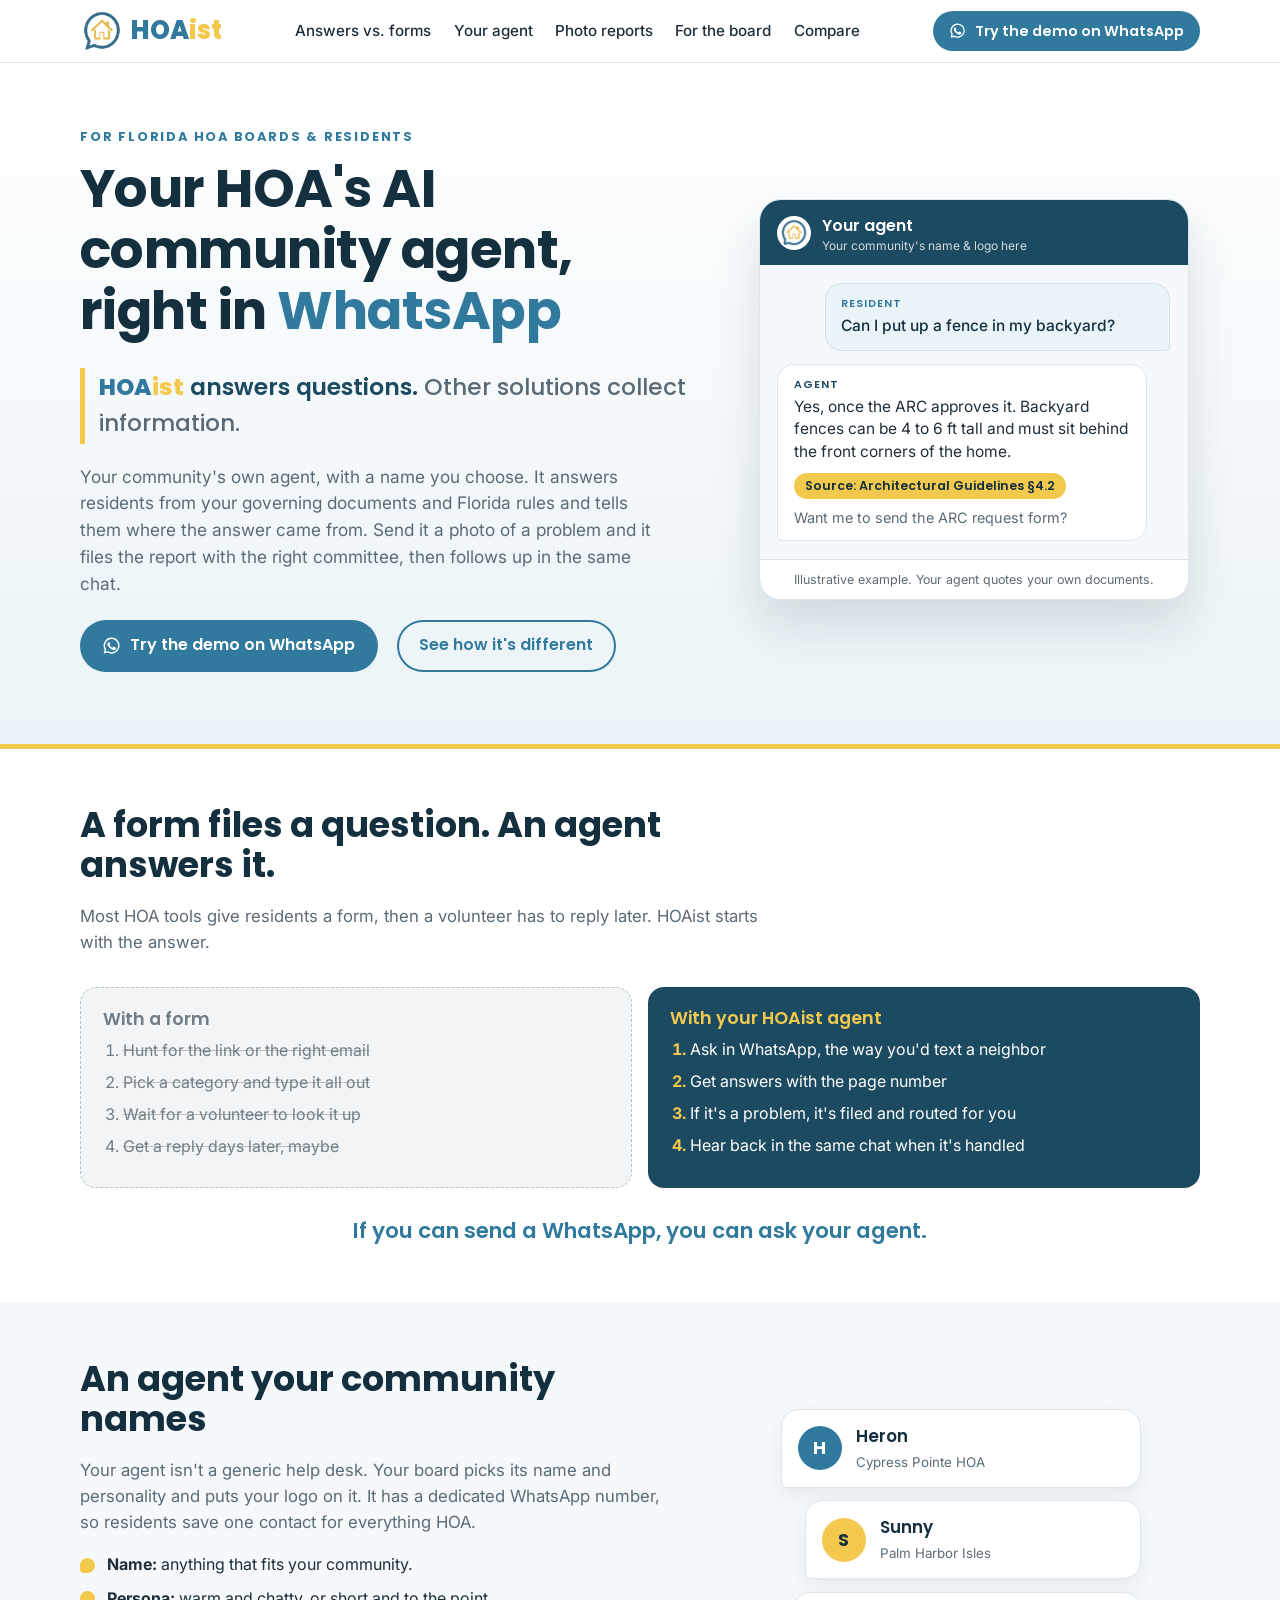
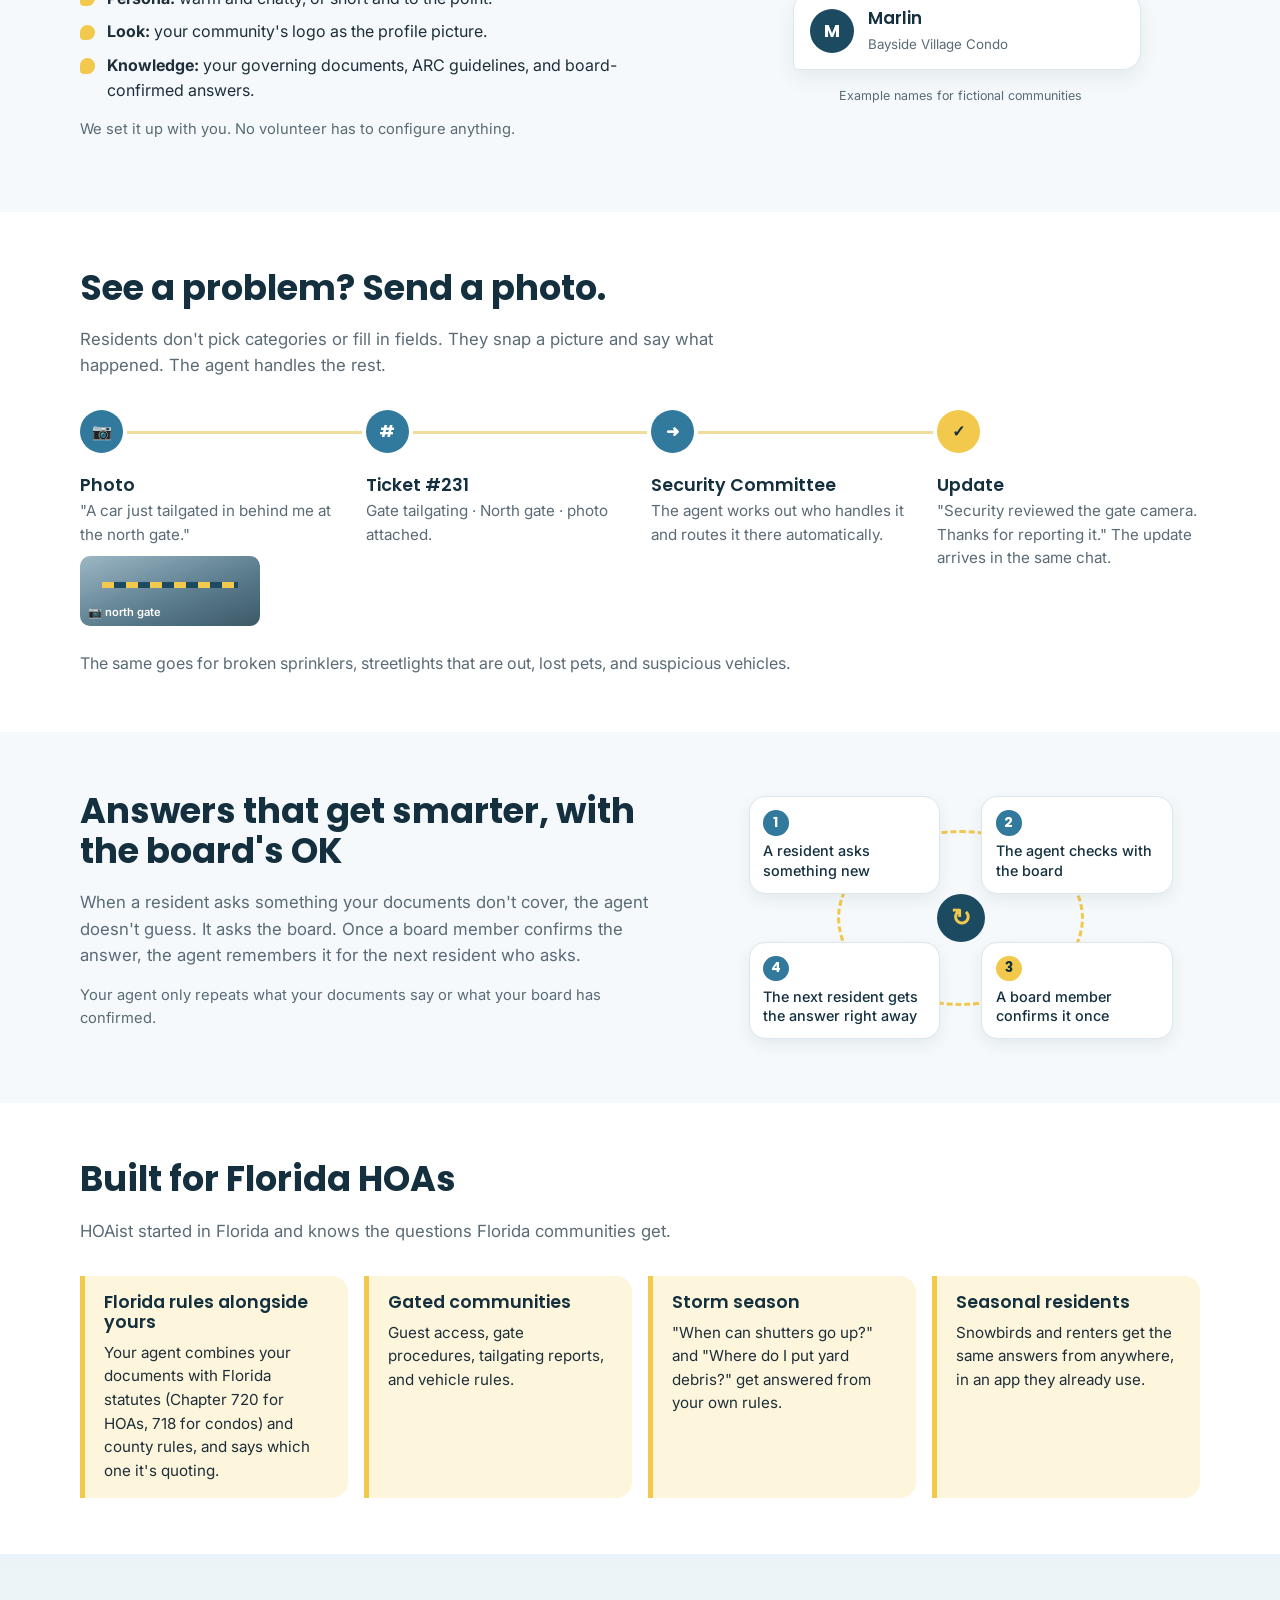
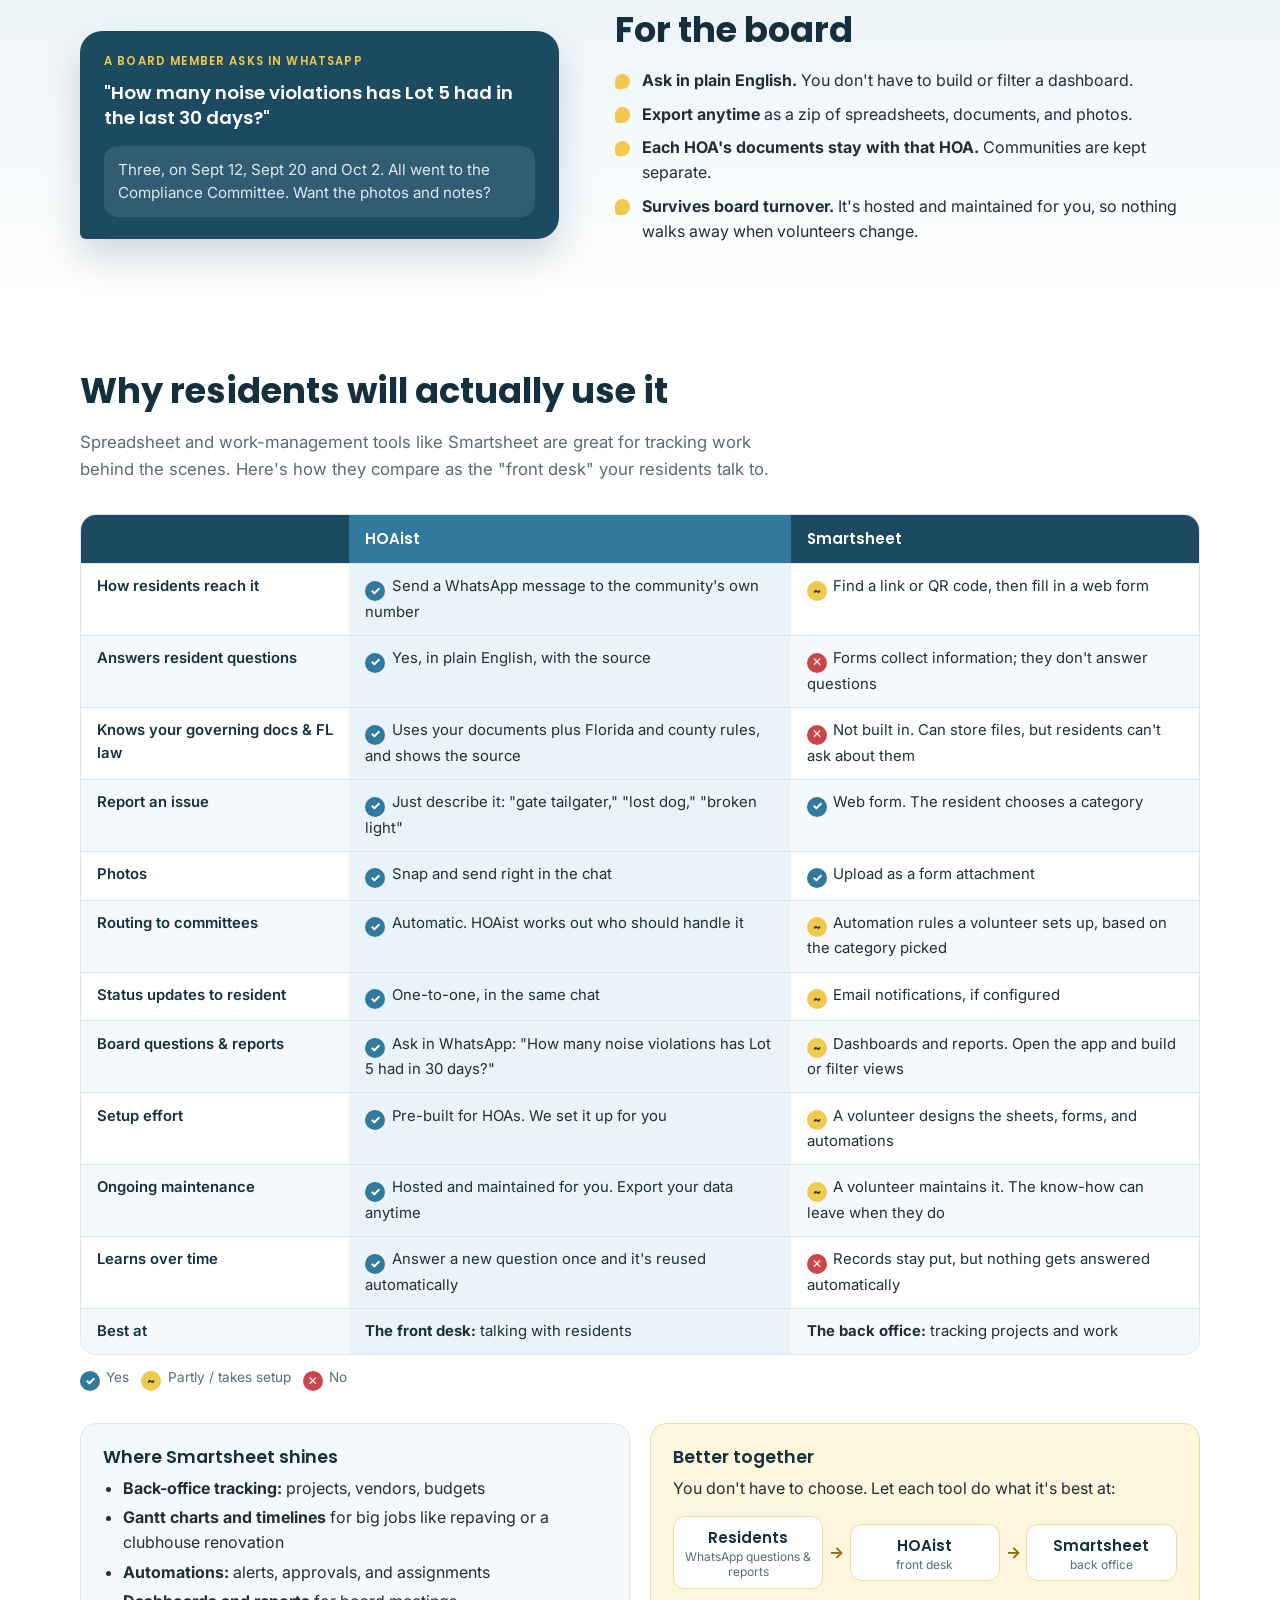
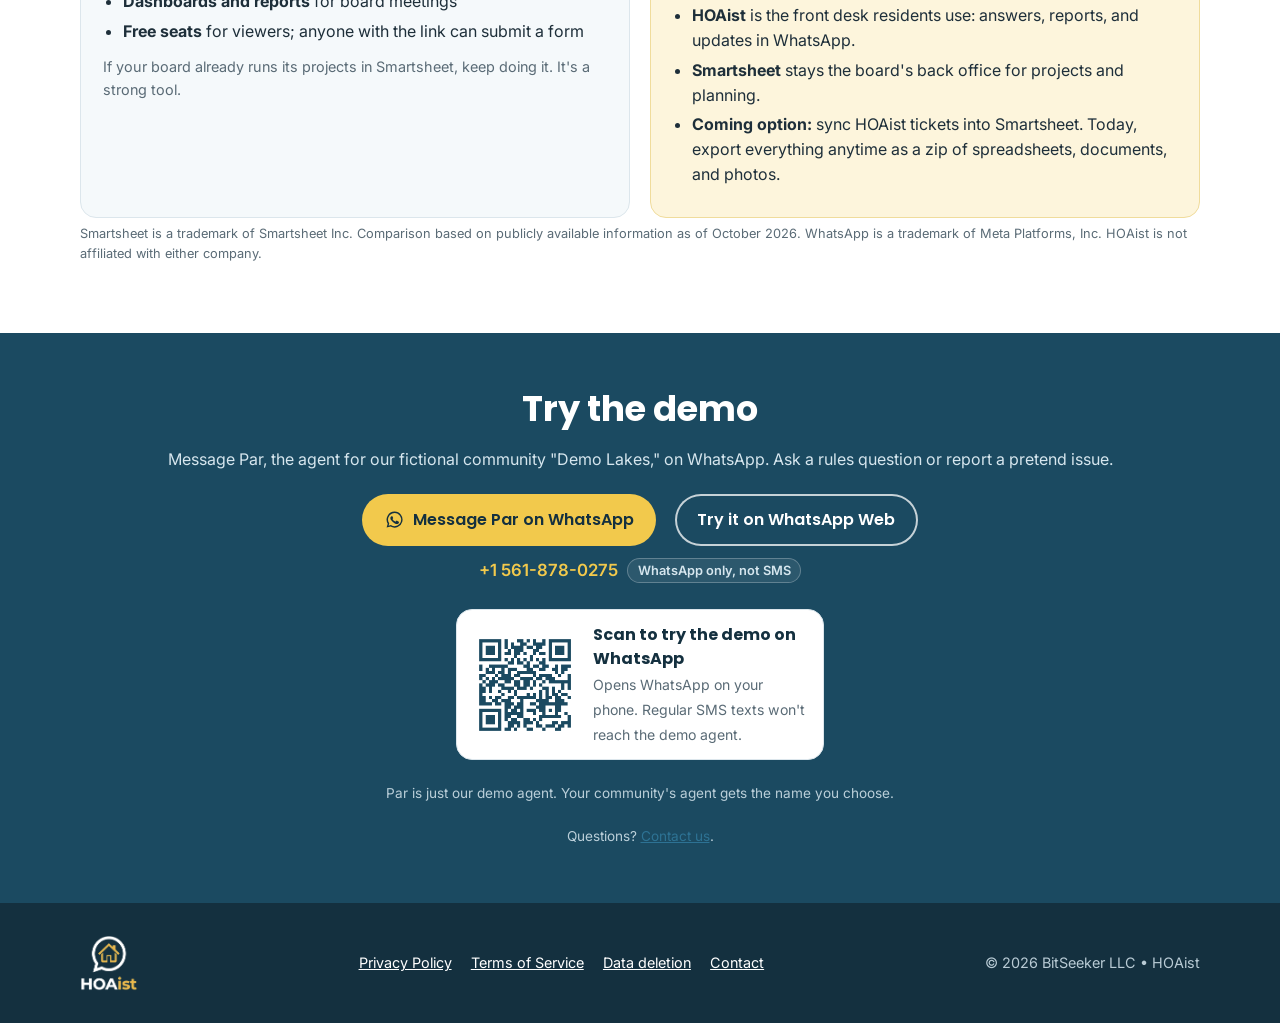
==== commit b40eb7b4: "Add Privacy Policy, Terms, Data deletion and Contact pages; footer links; sitemap" ====
--- a/index.html
+++ b/index.html
@@ -32,11 +32,10 @@
   <meta name="apple-mobile-web-app-title" content="HOAist">
   <meta name="theme-color" content="#317A9D">
 
-  <link rel="icon" href="/assets/favicon.ico" sizes="any">
-  <link rel="icon" href="/assets/favicon.svg" type="image/svg+xml">
-  <link rel="icon" href="/assets/favicon-32.png" type="image/png" sizes="32x32">
-  <link rel="apple-touch-icon" href="/assets/apple-touch-icon.png">
-  <link rel="manifest" href="/site.webmanifest">
+  <link rel="icon" href="/assets/favicon.ico?v=2" sizes="any">
+  <link rel="icon" href="/assets/favicon-32.png?v=2" type="image/png" sizes="32x32">
+  <link rel="apple-touch-icon" href="/assets/apple-touch-icon.png?v=2">
+  <link rel="manifest" href="/site.webmanifest?v=2">
 
   <script type="application/ld+json">
   {"@context": "https://schema.org", "@graph": [{"@type": "Organization", "@id": "https://hoaist.com/#org", "name": "HOAist", "url": "https://hoaist.com/", "logo": {"@type": "ImageObject", "url": "https://hoaist.com/assets/hoaist-logo.png", "width": 505, "height": 490}, "image": "https://hoaist.com/og-image.jpg", "slogan": "HOAist answers questions. Other solutions collect information.", "parentOrganization": {"@type": "Organization", "name": "BitSeeker LLC"}}, {"@type": "WebSite", "@id": "https://hoaist.com/#website", "url": "https://hoaist.com/", "name": "HOAist", "description": "HOAist answers questions. Other solutions collect information. Your community's own AI agent on WhatsApp, with a name you choose, answers residents from your governing documents with the source, takes photo reports, and routes them to the right committee.", "inLanguage": "en-US", "publisher": {"@id": "https://hoaist.com/#org"}}, {"@type": "SoftwareApplication", "name": "HOAist", "applicationCategory": "BusinessApplication", "operatingSystem": "WhatsApp (iOS, Android, Web)", "url": "https://hoaist.com/", "image": "https://hoaist.com/og-image.jpg", "description": "HOAist answers questions. Other solutions collect information. Your community's own AI agent on WhatsApp, with a name you choose, answers residents from your governing documents with the source, takes photo reports, and routes them to the right committee.", "publisher": {"@id": "https://hoaist.com/#org"}, "provider": {"@id": "https://hoaist.com/#org"}}]}
@@ -288,7 +287,7 @@
         <div><strong>Scan to try the demo on WhatsApp</strong><span>Opens WhatsApp on your phone. Regular SMS texts won't reach the demo agent.</span></div>
       </div>
       <p class="demo-note">Par is just our demo agent. Your community's agent gets the name you choose.</p>
-      <!-- TODO(Chris): add a public contact method (e.g. a hello@hoaist.com address or contact form). Don't use a personal email. -->
+      <p class="demo-note">Questions? <a href="/contact/">Contact us</a>.</p>
     </div>
   </section>
 </main>
@@ -297,9 +296,10 @@
   <div class="wrap">
     <img src="/assets/hoaist-logo-reversed.png" alt="HOAist" width="505" height="490">
     <nav aria-label="Legal">
-      <span class="soon">Privacy Policy (coming soon)</span>
-      <span class="soon">Terms of Service (coming soon)</span>
-      <span class="soon">Contact (coming soon)</span>
+      <a href="/privacy/">Privacy Policy</a>
+      <a href="/terms/">Terms of Service</a>
+      <a href="/data-deletion/">Data deletion</a>
+      <a href="/contact/">Contact</a>
     </nav>
     <div>© 2026 BitSeeker LLC • HOAist</div>
   </div>
--- a/assets/site.css
+++ b/assets/site.css
@@ -197,3 +197,12 @@
   .fl{grid-template-columns:repeat(4,minmax(0,1fr))}
 }
 @media (prefers-reduced-motion:reduce){*{transition:none!important;scroll-behavior:auto!important}}
+/* legal pages */
+.legal{padding:2.5rem 0 3.5rem}
+.legal .wrap{max-width:780px}
+.legal h1{margin:.2rem 0 1rem}
+.legal h2{margin:1.8rem 0 .5rem;font-size:1.25rem}
+.legal ul,.legal ol{padding-left:1.3rem}
+.legal li{margin:.3rem 0}
+.legal a{color:var(--deep, #1f5570)}
+.legal-meta{font-size:.88rem;color:#5b6b75;background:#f3f7f9;border-left:3px solid #317A9D;padding:.6rem .8rem;border-radius:4px}
